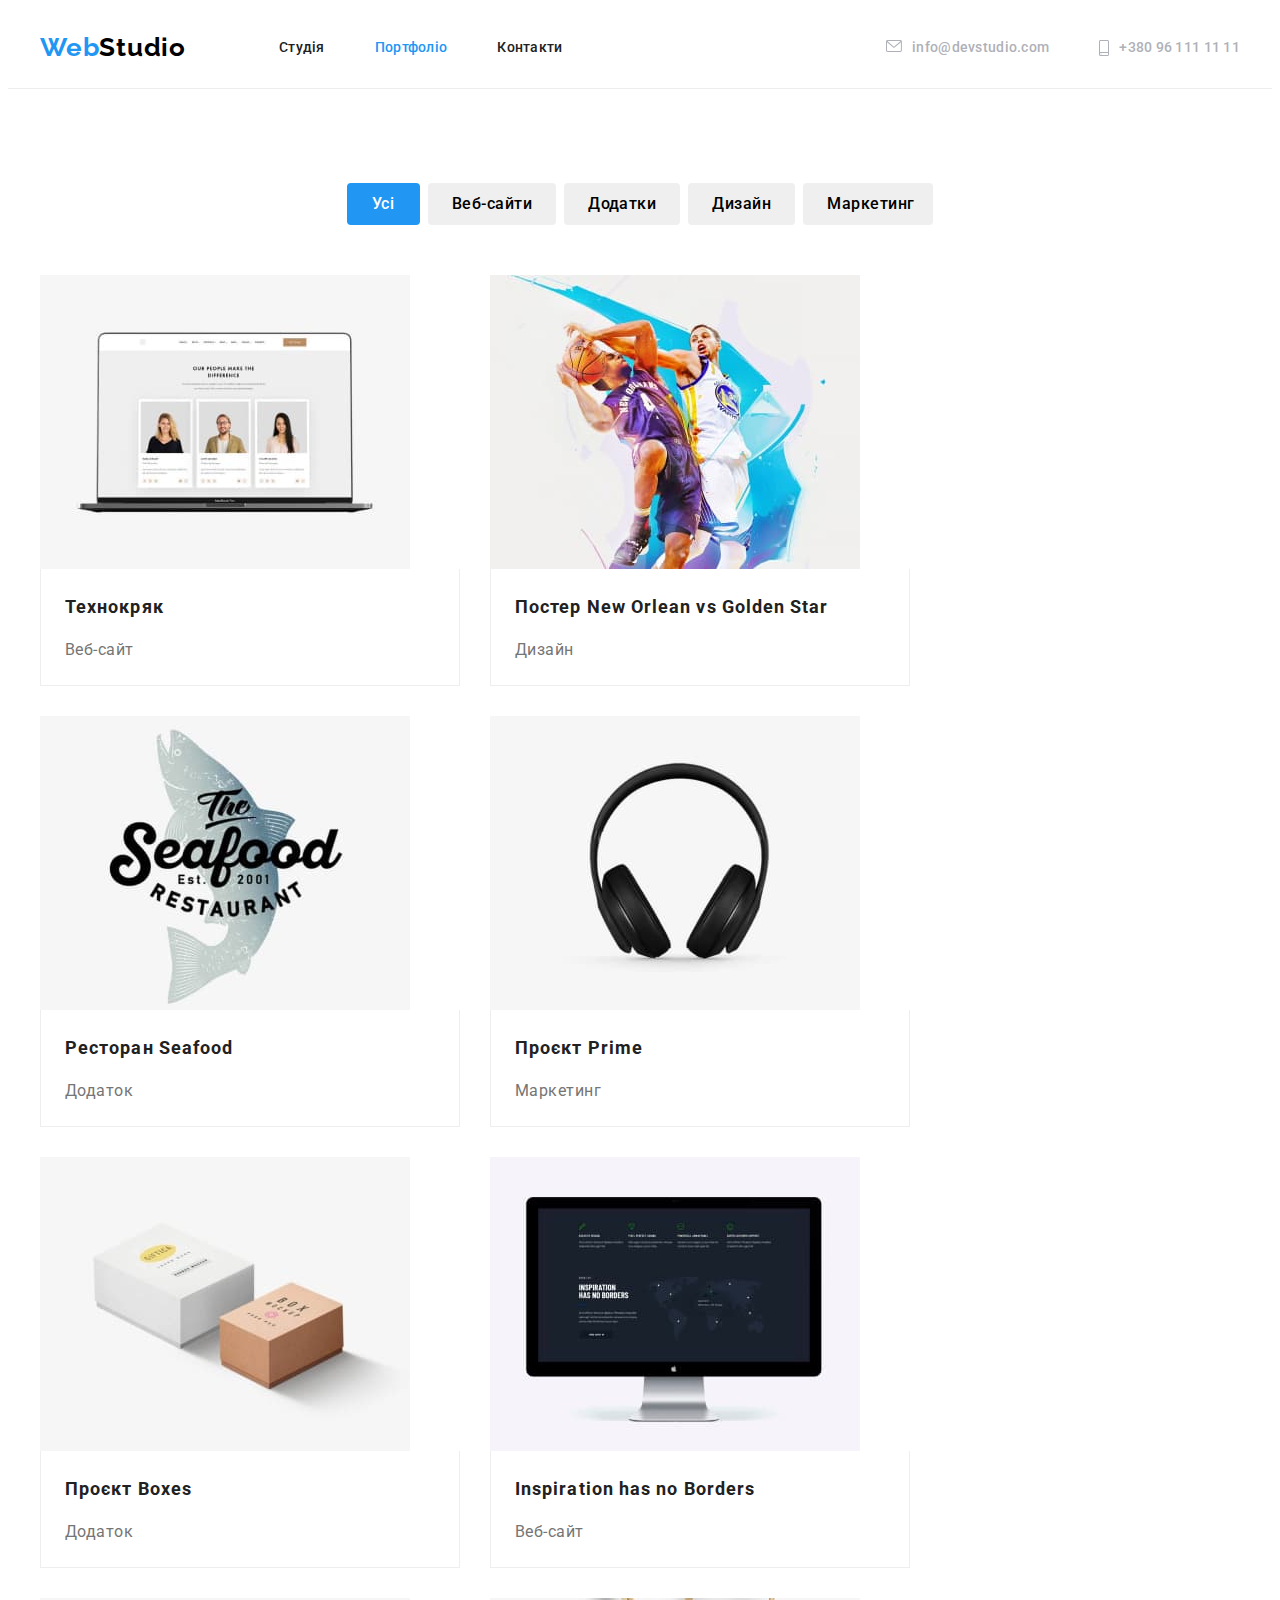
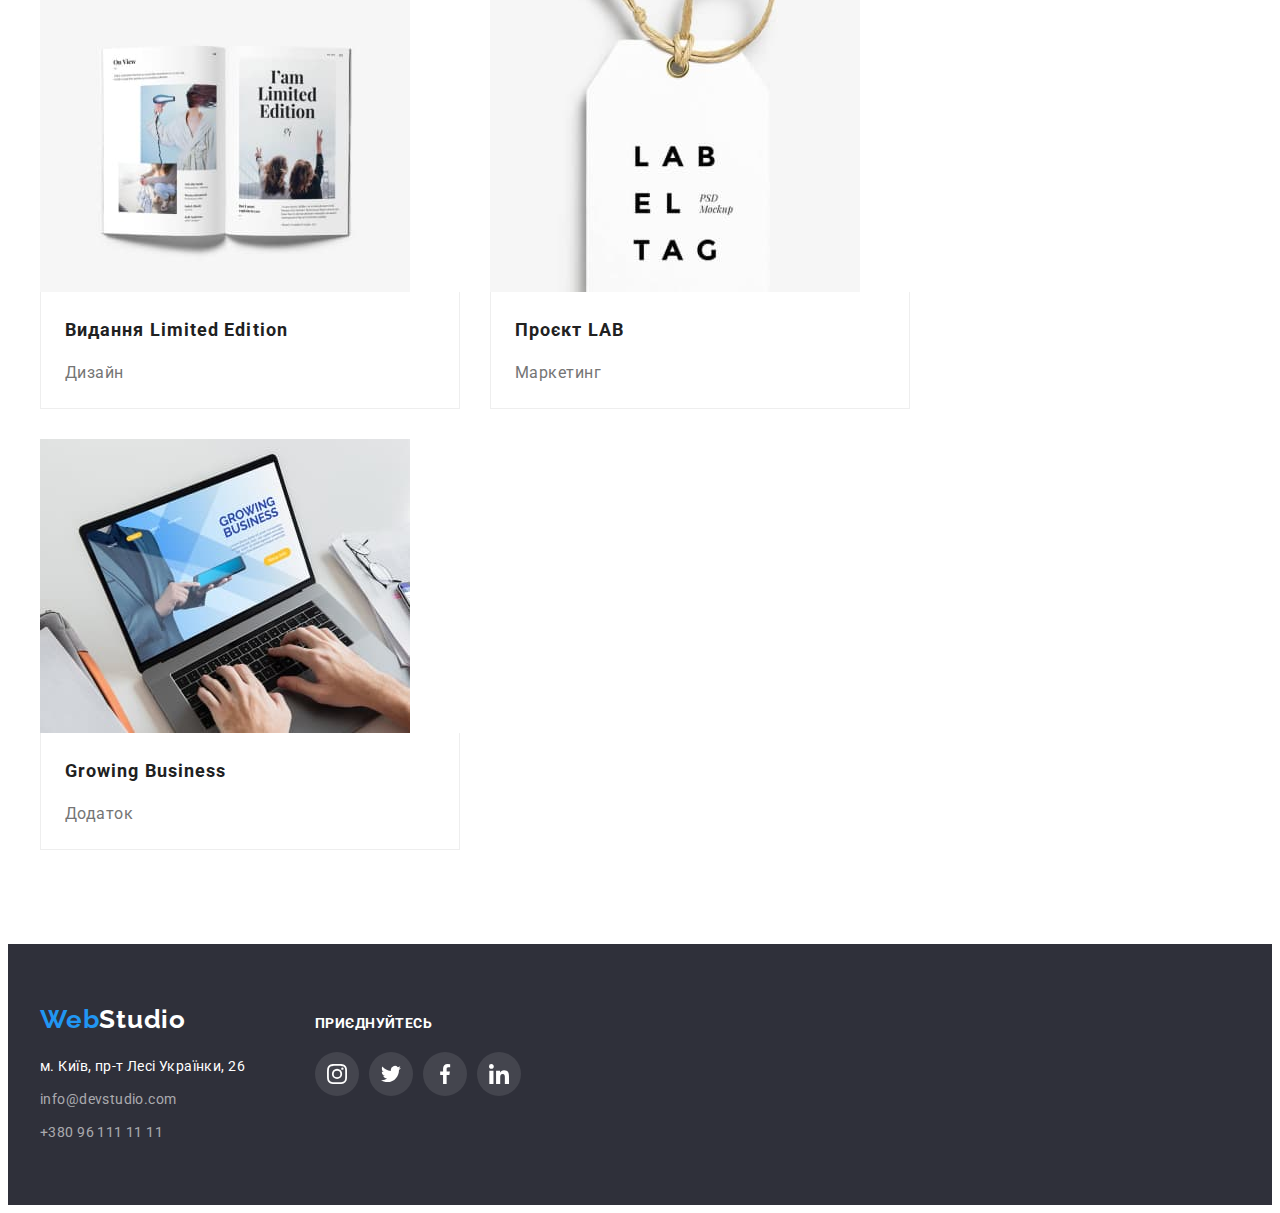
==== portfolio.html @ 9313284f "ДЗ-5 создание" ====
<!DOCTYPE html>
<html lang="en">
<head>
    <meta charset="UTF-8">
    <meta http-equiv="X-UA-Compatible" content="IE=edge">
    <meta name="viewport" content="width=device-width, initial-scale=1.0">
    <title>Portfolio</title>

    <link href="https://fonts.googleapis.com/css2?family=Raleway:wght@700&family=Roboto:wght@400;500;700;900&display=swap"
          rel="stylesheet">
    <link rel="stylesheet" href="https://cdnjs.cloudflare.com/ajax/libs/modern-normalize/1.1.0/modern-normalize.min.css"
        integrity="sha512-wpPYUAdjBVSE4KJnH1VR1HeZfpl1ub8YT/NKx4PuQ5NmX2tKuGu6U/JRp5y+Y8XG2tV+wKQpNHVUX03MfMFn9Q=="
        crossorigin="anonymous" referrerpolicy="no-referrer" />
    <link rel="stylesheet" href="./ccs/styles.css">

</head>
<body>
    <!-- Шапка сайта -->
    <header class="page-header">
        <div class="container main-nav"> 
            <nav class="nav-site">
                <a class="logo-main" href="./index.html"><span class="logo-color">Web</span>Studio</a>
                <ul class="select-nav list">
                    <li class="item"><a class="link" href="./index.html">Студія</a></li>
                    <li class="item"><a class="link current" href="/">Портфоліо</a></li>
                    <li class="item"><a class="link" href="/">Контакти</a></li>
                </ul>
            </nav>
            <ul class="select-contackt list">
                <li class="item">
                    <div class="link">
                        <svg class="icon" width="16" height="12">
                            <use href="./images/symbol-defs.svg#icon-envelope"></use>
                        </svg>
                        <a href="mailto:info@devstudio.com">info@devstudio.com</a>
                    </div>
                </li>
                <li class="item">
                    <div class="link">
                        <svg class="icon" width="10" height="16">
                            <use href="./images/symbol-defs.svg#icon-smartphone"></use>
                        </svg>
                        <a href="tel:+380961111111">+380 96 111 11 11</a>
                    </div>
                </li>
            </ul>
        </div>
    </header>
    <!-- Главный босс -->
    <main class="page-main"> 

        <!-- Проекты -->
        <section class="page-projeckt section">
            <div class="container">
            <h1 class="title-none">Проекти</h1>
            <!-- Фильтр -->
            <ul class="select-button list">
                <li class="item">
                    <button type="button" class="button-link primary">Усі</button>
                </li>
                <li class="item">
                    <button type="button" class="button-link">Веб-сайти</button>
                </li>
                <li class="item">
                    <button type="button" class="button-link">Додатки</button>
                </li>
                <li class="item">
                    <button type="button" class="button-link">Дизайн</button>
                </li>
                <li class="item">
                    <button type="button" class="button-link">Маркетинг</button>
                </li>
            </ul>
            <ul class="select-projeckt list">
                <li class="item">
                    <a class="card-projeckt" href=""><img class="card-image" src="./images/project1.jpg" alt="Фото" width="370"/>
                        <div class="title-text">
                            <h2 class="title">Технокряк</h2>
                            <p class="text">Веб-сайт</p>
                        </div>
                    </a>
                </li>
                <li class="item">
                    <a class="card-projeckt" href=""><img class="card-image" src="./images/project2.jpg" alt="Фото" width="370"/>
                        <div class="title-text">
                            <h2 class="title">Постер New Orlean vs Golden Star</h2>
                            <p class="text">Дизайн</p>
                        </div>
                    </a> 
                </li>
                <li class="item">
                    <a class="card-projeckt" href=""><img class="card-image" src="./images/project3.jpg" alt="Фото" width="370"/>
                        <div class="title-text">
                            <h2 class="title">Ресторан Seafood</h2>
                            <p class="text">Додаток</p>
                        </div>
                    </a>
                </li>
                <li class="item">
                    <a class="card-projeckt" href=""><img class="card-image" src="./images/project4.jpg" alt="Фото" width="370"/>
                        <div class="title-text">
                            <h2 class="title">Проєкт Prime</h2>
                            <p class="text">Маркетинг</p>
                        </div>
                    </a>
                </li>
                <li class="item">
                    <a class="card-projeckt" href=""><img class="card-image" src="./images/project5.jpg" alt="Фото" width="370"/>
                        <div class="title-text">
                            <h2 class="title">Проєкт Boxes</h2>
                            <p class="text">Додаток</p>
                        </div>    
                    </a>
                </li>
                <li class="item">
                    <a class="card-projeckt" href=""><img class="card-image" src="./images/project6.jpg" alt="Фото" width="370"/>
                        <div class="title-text">
                            <h2 class="title">Inspiration has no Borders</h2>
                            <p class="text">Веб-сайт</p> 
                        </div>      
                    </a>
                </li>
                <li class="item"> 
                    <a class="card-projeckt" href=""><img class="card-image" src="./images/project7.jpg" alt="Фото" width="370"/>
                        <div class="title-text">
                            <h2 class="title">Видання Limited Edition</h2>
                            <p class="text">Дизайн</p>
                        </div>
                    </a>
                </li>
                <li class="item">
                    <a class="card-projeckt" href=""><img class="card-image" src="./images/project8.jpg" alt="Фото" width="370"/>
                        <div class="title-text">
                            <h2 class="title">Проєкт LAB</h2>
                            <p class="text">Маркетинг</p>
                        </div>    
                    </a>
                </li>
                <li class="item">
                    <a class="card-projeckt" href=""><img class="card-image" src="./images/project9.jpg" alt="Фото" width="370"/>
                        <div class="title-text">
                            <h2 class="title">Growing Business</h2>
                            <p class="text">Додаток</p>
                        </div>    
                    </a>
                </li>
            </ul>
            </div>
        </section>
    </main>
    
    <!-- Футер -->
    <footer class="page-footer">
        <div class="container">
            <div class="footer-one">
                <a class="logo-footer" href="./index.html"><span class="logo-color">Web</span>Studio</a>
                <address class="address-footer list">
                    <ul class="footer-contackt list">
                        <li class="item">
                            <a class="link-footer primary-footer"
                                href="https://www.google.com.ua/maps/place/%D0%B1%D1%83%D0%BB.+%D0%9B%D0%B5%D1%81%D0%B8+%D0%A3%D0%BA%D1%80%D0%B0%D0%B8%D0%BD%D0%BA%D0%B8,+26,+%D0%9A%D0%B8%D0%B5%D0%B2,+02000/@50.4266124,30.5344126,14.71z/data=!4m5!3m4!1s0x40d4cf0e033ecbe9:0x57a4dffefec77da0!8m2!3d50.4265807!4d30.5383858?hl=ru"
                                target="_blank" rel="noopener noreferrer">
                                м. Київ, пр-т Лесі Українки, 26</a>
                        </li>
                        <li class="item"><a class="link-footer" href="mailto:info@devstudio.com">info@devstudio.com</a></li>
                        <li class="item"><a class="link-footer" href="tel:+380961111111">+380 96 111 11 11</a></li>
                    </ul>
                </address>
            </div>
            <div class="footer-social">
                <h2 class="title">приєднуйтесь</h2>
                <ul class="select-social list">
                    <li class="card-social item">
                        <div class="link-social">
                            <svg class="icon" width="20" height="20">
                                <use href="./images/symbol-defs.svg#icon-instagram"></use>
                            </svg>
                        </div>
                    </li>
                    <li class="card-social item">
                        <div class="link-social">
                            <svg class="icon" width="20" height="20">
                                <use href="./images/symbol-defs.svg#icon-twitter"></use>
                            </svg>
                        </div>
                    </li>
                    <li class="card-social item">
                        <div class="link-social">
                            <svg class="icon" width="20" height="20">
                                <use href="./images/symbol-defs.svg#icon-facebook"></use>
                            </svg>
                        </div>
                    </li>
                    <li class="card-client item">
                        <div class="link-social">
                            <svg class="icon" width="20" height="20">
                                <use href="./images/symbol-defs.svg#icon-linkedin"></use>
                            </svg>
                        </div>
                    </li>
                </ul>
            </div>
        </div>
    </footer>
</body>
</html>
---- ccs/styles.css ----
:root {
    --color-white:#ffffff;
    --color-accent:#2196F3;
    --color-grey:#F5F4FA;
    --color-footer:#2F303A;
    --color-title:#212121;
    --color-text:#757575;
    --color-black:#000000;
    --color-rgba:rgba(255, 255, 255, 0.6);
    --color-borders: #EEEEEE;
    --color-line: #ECECEC;
    --color-icon: #AFB1B8;
}
html {
    box-sizing: border-box;
}
body {
    background-color: var(--color-white);
    color: var(--color-text);
    font-family: "Roboto", sans-serif;
    font-weight: 400;
    font-size: 14px;
    line-height: 1.71;
    letter-spacing: 0.03em;
    }

button {
    font-family: inherit;
    cursor: pointer;
    border-color: transparent;
    text-align: center;
}
p, h1, h2, h3 {
    margin: 0;
}
a {
    color: inherit;
    text-decoration: none;
}
.section {
    margin-left: auto;
    margin-right: auto;
    padding: 94px 0px;
}    
.container {
    width: 1200px;
    margin-left: auto;
    margin-right: auto;
    margin-bottom: 0;
    padding: 0px 15px;
    /*border: 0.2px solid black;*/
}
.page-header {
    margin: 0;
    margin-left: auto;
    margin-right: auto;
    border-bottom: 1px solid var(--color-line);
}
.page-poster {
    display: flex;
    max-width: 1600px;
    height: 600px;
    margin-left: auto;
    margin-right: auto;
    padding-top: 200px;
    padding-bottom: 200px;
    text-align: center;
    /* Overlay */
    background-color: rgba(47, 48, 58, 0.4);
    background-image: url('../images/Main-img.jpg');
    background-image: linear-gradient(
        to right,
        rgba(47, 48, 58, 0.4),
        rgba(47, 48, 58, 0.4)
    ),
    url('../images/Main-img.jpg');
    background-repeat: no-repeat;
    background-position: center;
    background-size: cover;
}
.page-employ {
    padding-top:0;
}
.page-footer{
    padding: 60px 0px;
    
}
.poster {
    width: 696px;
    padding: 0;
}
.list {
    margin: 0;
    padding: 0;
    list-style: none;
}
.title {
    margin:0;
    color: var(--color-title);
    font-weight: 700;
    font-size: 36px;
    line-height: 1.17;
    letter-spacing: 0.03em;
}
.text {
    margin: 0;
    font-weight: 400;
    font-size: 16px;
    line-height: 1.88;
    letter-spacing: 0.03em;
    color: var(--color-text);
}
.icon {
   display: inline-block;
   margin: 0; 
 
}
.link .icon {
  margin-right: 10px;
}
/* Select */
.main-nav, .nav-site, .select-nav, .select-contackt, .select-team, .select-client {
    display: flex;
    align-items: center;
}

.select-employ{
    display: flex;
}
.select-features, .select-social {
    display: flex;
    align-items: flex-start;
    justify-content: center;
}
.select-projeckt {
    display: flex;
    flex-wrap: wrap;
    gap: 30px;
}
.select-button {
    display: flex;
    justify-content: center;
    align-items: center;
    margin-bottom: 50px;
}
.select-social {
    margin-bottom: 30px;
}
.footer-social .select-social {
    margin-bottom: 0;
}

.select-contackt {
  margin-left: auto;
}
.select-nav .link, .select-contackt .link-cont{
    padding-top: 32px;
    padding-bottom: 32px;    
}
.select-nav .item:not(:last-child),
.select-contackt .item:not(:last-child) {
    margin-right: 50px;
}

.select-features .item:not(:last-child),
.select-employ .item:not(:last-child) {
    margin-right: 30px;
}

.select-team .item:not(:last-child), .select-client .item:not(:last-child) {
    margin-right: 30px;
}

.select-button .item:not(:last-child) {
    margin-right: 8px;
}

.select-projeckt .item {
    flex-basis: calc((100% - 60px) / 3);
}

/* Card*/
.card-features {
    display: inline-block;
    width: 270px;
}
.card-team {
    display: block;
    background-color: var(--color-white);
    width: 270px;
    font-size: 16px;
    line-height: 1.19;
    text-align: center;
    box-shadow: 0px 1px 3px rgba(0, 0, 0, 0.12), 0px 1px 1px rgba(0, 0, 0, 0.14), 0px 2px 1px rgba(0, 0, 0, 0.2);
    border-radius: 0px 0px 4px 4px;
}

.card-projeckt {
    display: block;
    text-decoration: none;
    font-size: 16px;
    line-height: 1.88;
}
.card-projeckt:hover,
.card-projeckt:focus {
    box-shadow: 0px 4px 4px 0px rgba(0, 0, 0, 0.25);
}
.card-image {
    max-width: 100%;
    height: auto;
    display: block;
    margin-bottom: 30px;
}
.card-employ {
    position: relative;
}
.card-projeckt .card-image, .card-employ .card-image {
    margin-bottom: 0;
}
/* Title */
.page-poster .title {
    color: var(--color-white);
    font-weight: 900;
    font-size: 44px;
    line-height: 1.36;
    letter-spacing: 0.06em;
    text-align: center;
    text-transform: uppercase;
    margin-bottom: 30px;
}

.page-team .title,
.page-employ .title, .page-client .title {
    text-align: center;
    margin-bottom: 50px;
}
.footer-social .title {
    color: var(--color-white);
    font-weight: 700;
    font-size: 14px;
    line-height: 1.14;
    text-transform: uppercase;
    margin-bottom: 20px;
}
.card-features .title {
    font-size: 14px;
    line-height: 1.14;
}
.card-team .title {
    font-weight: 500;
    font-size: 16px;
    line-height: 1.19;
    text-align: center;
  
}

.card-projeckt .title {
    font-size: 18px;
    line-height: 2;
    letter-spacing: 0.06em;
}
.card-features .title, .card-team .title, .card-projeckt .title {
     margin-bottom: 10px;
}
.title-none {
    display: none
}

.title-text {
    display: block;
    width: 370px;
    background: var(--color-white);
    border: 1px solid var(--color-borders);
    border-top: none;
    padding: 20px 24px;
}
.card-text {
    display: block;
    margin: 0;
    margin-bottom: 16px;
}
.card-employ .card-text{
    display: flex;
    position: absolute;
    bottom: 0;
    margin-bottom: 0;
    width: 370px;
    height: 70px;
    font-weight: 700;
    font-size: 14px;
    line-height: 1.14;
    text-align: center;
    align-items: center;
    justify-content: center;
    letter-spacing: 0.03em;
    text-transform: uppercase;
    color: var(--color-white);
    background-color: rgba(47, 48, 58, 0.8);
}
/* Logo */
.logo-main {
    display: inline-block;
    margin-right: 93px;
    text-decoration: none;
    color: var(--color-black);
    font-family: 'Raleway', sans-serif;
    font-weight: 700;
    font-size: 26px;
    line-height: 1.19;
    letter-spacing: 0.03em;
    padding-top: 24px;
    padding-bottom: 25px;
}
.logo-color {
    color: var(--color-accent);
}

/* Link */
.link {
    display: flex;
    text-decoration: none;
    color:var(--color-title);
    font-weight: 500;
    font-size: 14px;
    line-height: 1.14;
    letter-spacing: 0.02em;
    fill: currentColor
}
 
.select-contackt .link {
    color: var(--color-icon);    
}
.link:hover, .link:focus {
    color: var(--color-accent);
 
}
.link-client {
    display: flex;
    width: 170px;
    height: 92px;
    border: 1px solid #AFB1B8;
    border-radius: 4px;
    align-items: center;
    justify-content: center;
    fill: var(--color-icon);
}
.link-client:hover, .link-client:focus {
    border: 1px solid var(--color-accent);
   fill:var(--color-accent);    
}
.link-social {
    display: flex;
    width: 44px;
    height: 44px;
    border-radius: 50%;
    align-items: center;
    justify-content: center;
    fill: var(--color-icon);
}
.footer-social .link-social {
    background-color: rgba(255, 255, 255, 0.1);
    fill: var(--color-white);
}
.link-social:hover,
.link-social:focus {
    background-color: var(--color-accent);
    fill: var(--color-white);
}

/* Primary, Secondary, Current*/
.primary {
    background-color: var(--color-accent);
    color: var(--color-white);
}

.secondary {
    background-color: var(--color-grey);
    color: var(--color-title);
}
.current {
    color: var(--color-accent);
}

/* Button*/
.button-main, .button-link {
    display: inline-block;
    border-radius: 4px;
    font-size: 16px;
}
.button-main {
    width: 216px;
    padding: 10px;
    font-weight: 700;
    line-height: 1.88;
    letter-spacing: 0.06em;
}
.button-link {    
    min-width: 73px;
    max-width: 130px;
    padding: 6px 22px;
    font-weight: 500;
    line-height: 1.63;
    letter-spacing: 0.03em;
}
.button-link:hover, .button-link:focus, .button-main:hover,
.button-main:focus {
    background-color: var(--color-accent);
    color: var(--color-white);
}
.page-team {
     background-color: var(--color-grey); 
}
/*
.card-features::before {
    display: block;
    content: "";
    height: 120px;
    margin-bottom: 30px;
    background-repeat: no-repeat;
    background-position: center;
    background-color: #F5F4FA;
    border-radius: 4px;
}
.icon-antenna::before {
    background-image: url('../images/antenna.svg');
}
.icon-clock::before {
    background-image: url('../images/clock.svg');
}
.icon-diagram::before {
    background-image: url('../images/diagram.svg');
}
.icon-astronaut::before {
    background-image: url('../images/astronaut.svg');
}
*/

.icon-features {
    display: flex;
    height: 120px;
    margin-bottom: 30px;
    background-color: #F5F4FA;
    border-radius: 4px;
    align-items: center;
    justify-content: center;
}


/* Footer */
.page-footer {
    margin-left: auto;
    margin-right: auto;
    background-color: var(--color-footer);
    font-weight: 400;
    font-size: 14px;
    line-height: 1.71;
    letter-spacing: 0.03em;
}
.page-footer .container {
   display: flex;    
   align-items: flex-start;
}
.logo-footer {
    display: block;
    text-decoration: none;
    color: var(--color-white);
    font-family: 'Raleway', sans-serif;
    font-weight: 700;
    font-size: 26px;
    line-height: 1.19;
    letter-spacing: 0.03em;
    margin-bottom: 20px;
}

.logo-color {
    color: var(--color-accent);
}
.page-footer, .address-footer, .link-footer {
    color: var(--color-rgba);
    font-style: normal;
}
.address-footer, .link-footer, .footer-social{
    margin: 0;
    text-decoration: none;
    }
.footer-one {
    display: inline-block;
/*    width: 231px;
    border: 1px solid #AFB1B8; */
}
.footer-social {
    display: inline-block;
    width: 206px;
    margin-top: 12px;
    margin-left: 70px;
/*    border: 1px solid #AFB1B8; */
}

.footer-contackt {
    display: inline-block;
}
.footer-contackt .item:not(:last-child) {
    margin-bottom: 9px;
}
.select-social .item:not(:last-child) {
    margin-right: 10px;
}
.link-footer:hover, .link-footer:focus 
{
    color: var(--color-white);
    text-decoration: none;
} 
.primary-footer {
    color: var(--color-white)
    
}
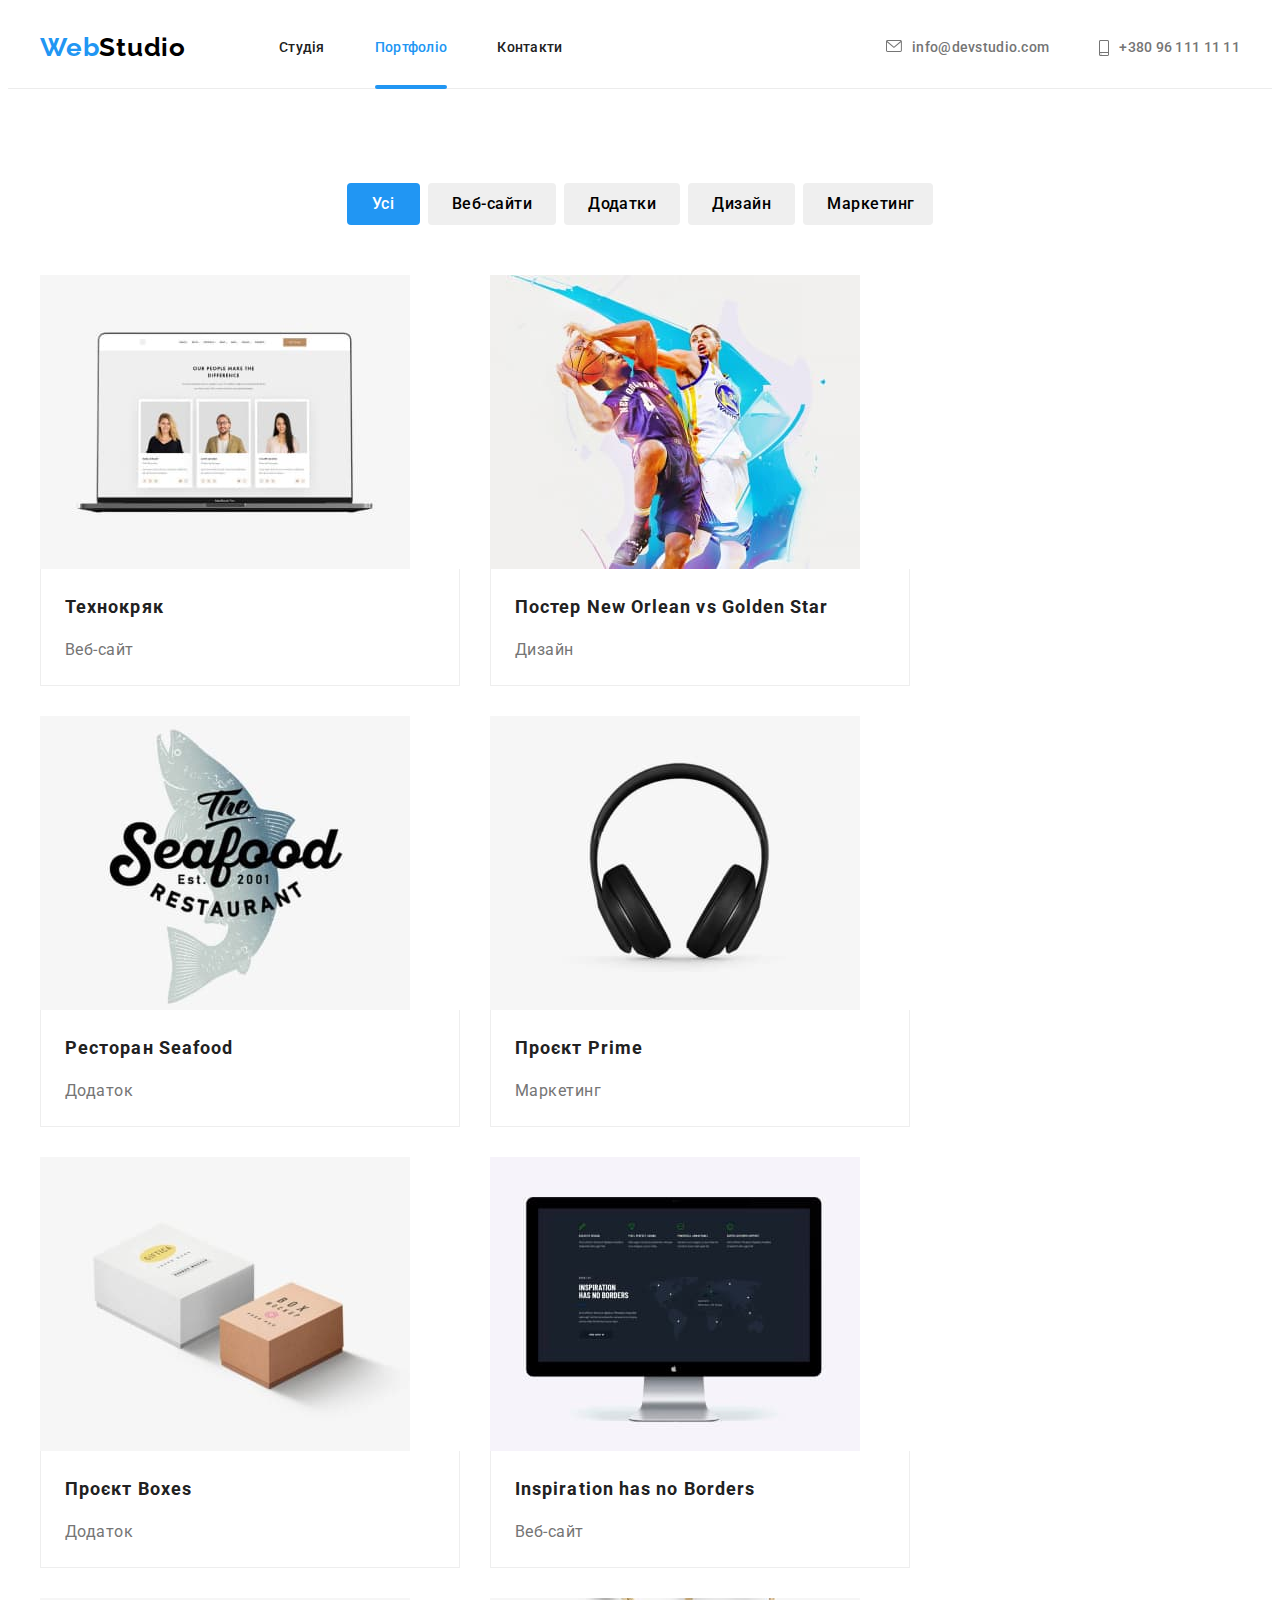
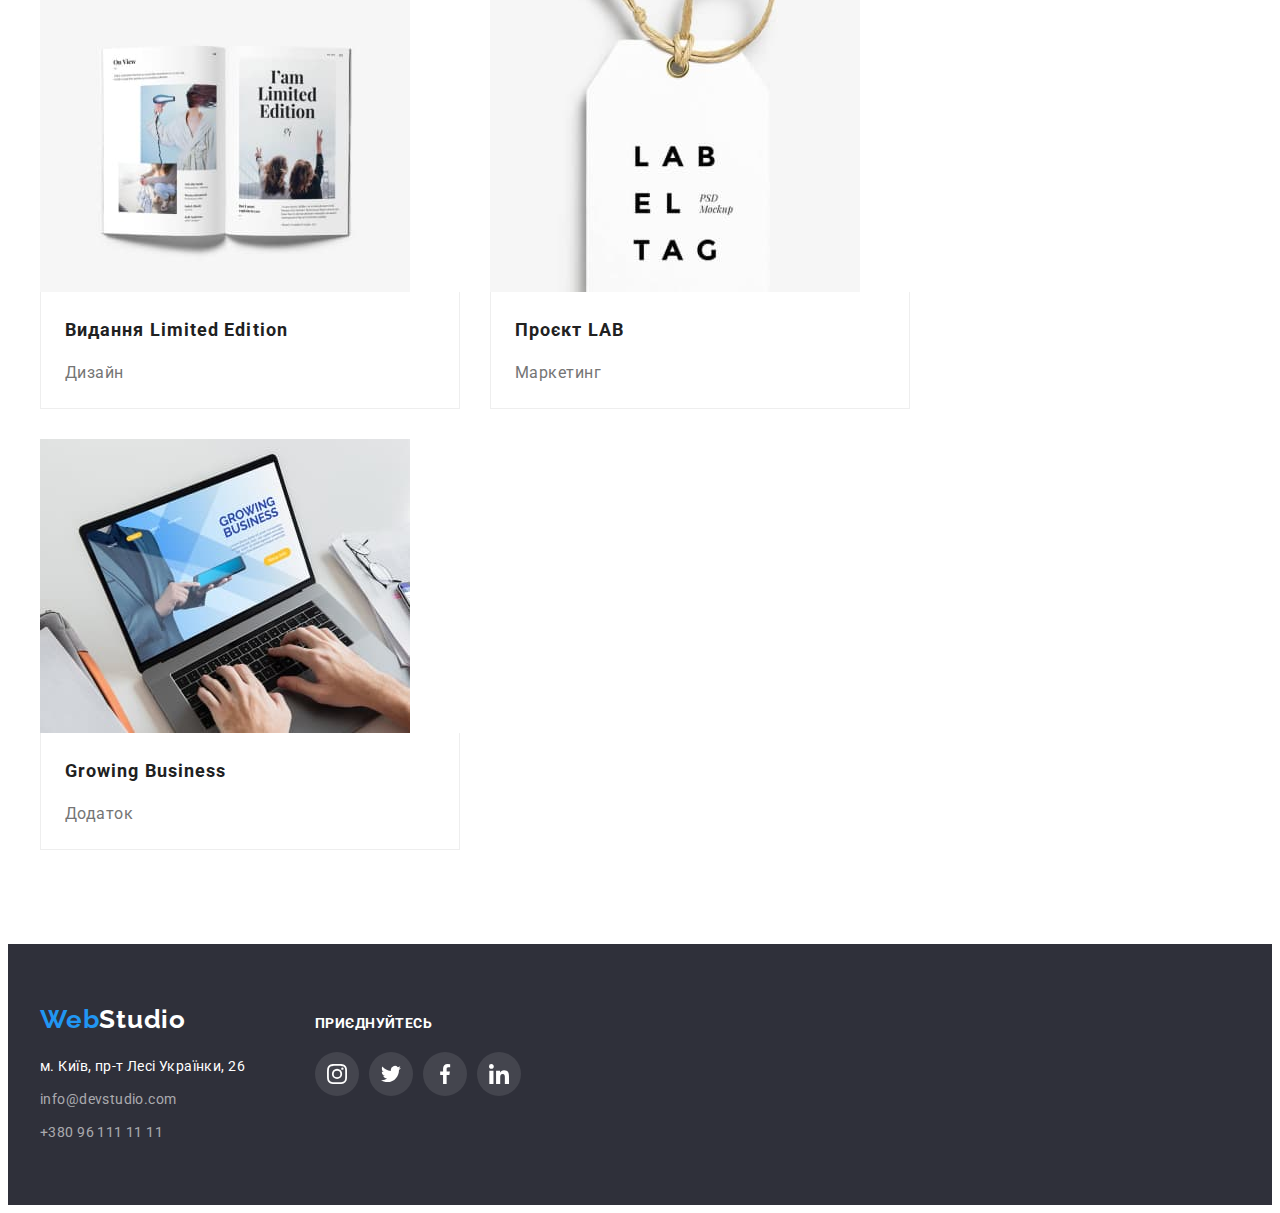
==== commit 941b33fd: "ДЗ-5 анимация" ====
--- a/portfolio.html
+++ b/portfolio.html
@@ -28,20 +28,18 @@
             </nav>
             <ul class="select-contackt list">
                 <li class="item">
-                    <div class="link">
+                    <a href="mailto:info@devstudio.com" class="link">
                         <svg class="icon" width="16" height="12">
                             <use href="./images/symbol-defs.svg#icon-envelope"></use>
                         </svg>
-                        <a href="mailto:info@devstudio.com">info@devstudio.com</a>
-                    </div>
-                </li>
-                <li class="item">
-                    <div class="link">
+                        info@devstudio.com</a>
+                </li>
+                <li class="item">
+                    <a href="tel:+380961111111" class="link">
                         <svg class="icon" width="10" height="16">
                             <use href="./images/symbol-defs.svg#icon-smartphone"></use>
                         </svg>
-                        <a href="tel:+380961111111">+380 96 111 11 11</a>
-                    </div>
+                        +380 96 111 11 11</a>
                 </li>
             </ul>
         </div>
@@ -73,7 +71,14 @@
             </ul>
             <ul class="select-projeckt list">
                 <li class="item">
-                    <a class="card-projeckt" href=""><img class="card-image" src="./images/project1.jpg" alt="Фото" width="370"/>
+                    <a class="card-projeckt" href="#">
+                        <div class="thumb-project">
+                          <img class="card-image" src="./images/project1.jpg" alt="Фото" width="370"/>
+                          <div class="text-project">
+                            <p>Ресурс пропонує комплексні пропозиції з різним рівнем функціоналу та сервісів. Все це дозволить відвідувачу отримати
+                            вичерпні відомості про компанію чи приватну особу.</p>
+                          </div>
+                        </div>
                         <div class="title-text">
                             <h2 class="title">Технокряк</h2>
                             <p class="text">Веб-сайт</p>
@@ -81,7 +86,14 @@
                     </a>
                 </li>
                 <li class="item">
-                    <a class="card-projeckt" href=""><img class="card-image" src="./images/project2.jpg" alt="Фото" width="370"/>
+                    <a class="card-projeckt" href="#">
+                        <div class="thumb-project">
+                            <img class="card-image" src="./images/project2.jpg" alt="Фото" width="370"/>
+                            <div class="text-project">
+                                <p>Ресурс пропонує комплексні пропозиції з різним рівнем функціоналу та сервісів. Все це дозволить відвідувачу отримати
+                                вичерпні відомості про компанію чи приватну особу.</p>
+                            </div>
+                        </div>
                         <div class="title-text">
                             <h2 class="title">Постер New Orlean vs Golden Star</h2>
                             <p class="text">Дизайн</p>
@@ -89,7 +101,14 @@
                     </a> 
                 </li>
                 <li class="item">
-                    <a class="card-projeckt" href=""><img class="card-image" src="./images/project3.jpg" alt="Фото" width="370"/>
+                    <a class="card-projeckt" href="#">
+                        <div class="thumb-project">
+                            <img class="card-image" src="./images/project3.jpg" alt="Фото" width="370"/>
+                            <div class="text-project">
+                                <p>Ресурс пропонує комплексні пропозиції з різним рівнем функціоналу та сервісів. Все це дозволить відвідувачу отримати
+                                вичерпні відомості про компанію чи приватну особу.</p>
+                            </div>
+                        </div>
                         <div class="title-text">
                             <h2 class="title">Ресторан Seafood</h2>
                             <p class="text">Додаток</p>
@@ -97,7 +116,15 @@
                     </a>
                 </li>
                 <li class="item">
-                    <a class="card-projeckt" href=""><img class="card-image" src="./images/project4.jpg" alt="Фото" width="370"/>
+                    <a class="card-projeckt" href="#">
+                        <div class="thumb-project">
+                            <img class="card-image" src="./images/project4.jpg" alt="Фото" width="370"/>
+                            <div class="text-project">
+                                <p>Ресурс пропонує комплексні пропозиції з різним рівнем функціоналу та сервісів. Все це дозволить відвідувачу
+                                    отримати
+                                    вичерпні відомості про компанію чи приватну особу.</p>
+                            </div>
+                        </div>
                         <div class="title-text">
                             <h2 class="title">Проєкт Prime</h2>
                             <p class="text">Маркетинг</p>
@@ -105,7 +132,15 @@
                     </a>
                 </li>
                 <li class="item">
-                    <a class="card-projeckt" href=""><img class="card-image" src="./images/project5.jpg" alt="Фото" width="370"/>
+                    <a class="card-projeckt" href="#">
+                        <div class="thumb-project">
+                            <img class="card-image" src="./images/project5.jpg" alt="Фото" width="370"/>
+                            <div class="text-project">
+                                <p>Ресурс пропонує комплексні пропозиції з різним рівнем функціоналу та сервісів. Все це дозволить відвідувачу
+                                    отримати
+                                    вичерпні відомості про компанію чи приватну особу.</p>
+                            </div>
+                        </div>
                         <div class="title-text">
                             <h2 class="title">Проєкт Boxes</h2>
                             <p class="text">Додаток</p>
@@ -113,7 +148,15 @@
                     </a>
                 </li>
                 <li class="item">
-                    <a class="card-projeckt" href=""><img class="card-image" src="./images/project6.jpg" alt="Фото" width="370"/>
+                    <a class="card-projeckt" href="#">
+                        <div class="thumb-project">
+                            <img class="card-image" src="./images/project6.jpg" alt="Фото" width="370"/>
+                            <div class="text-project">
+                                <p>Ресурс пропонує комплексні пропозиції з різним рівнем функціоналу та сервісів. Все це дозволить відвідувачу
+                                    отримати
+                                    вичерпні відомості про компанію чи приватну особу.</p>
+                            </div>
+                        </div>
                         <div class="title-text">
                             <h2 class="title">Inspiration has no Borders</h2>
                             <p class="text">Веб-сайт</p> 
@@ -121,7 +164,15 @@
                     </a>
                 </li>
                 <li class="item"> 
-                    <a class="card-projeckt" href=""><img class="card-image" src="./images/project7.jpg" alt="Фото" width="370"/>
+                    <a class="card-projeckt" href="#">
+                        <div class="thumb-project">
+                            <img class="card-image" src="./images/project7.jpg" alt="Фото" width="370"/>
+                            <div class="text-project">
+                                <p>Ресурс пропонує комплексні пропозиції з різним рівнем функціоналу та сервісів. Все це дозволить відвідувачу
+                                    отримати
+                                    вичерпні відомості про компанію чи приватну особу.</p>
+                            </div>
+                        </div>
                         <div class="title-text">
                             <h2 class="title">Видання Limited Edition</h2>
                             <p class="text">Дизайн</p>
@@ -129,7 +180,15 @@
                     </a>
                 </li>
                 <li class="item">
-                    <a class="card-projeckt" href=""><img class="card-image" src="./images/project8.jpg" alt="Фото" width="370"/>
+                    <a class="card-projeckt" href="#">
+                        <div class="thumb-project">
+                            <img class="card-image" src="./images/project8.jpg" alt="Фото" width="370"/>
+                            <div class="text-project">
+                                <p>Ресурс пропонує комплексні пропозиції з різним рівнем функціоналу та сервісів. Все це дозволить відвідувачу
+                                    отримати
+                                    вичерпні відомості про компанію чи приватну особу.</p>
+                            </div>
+                        </div>
                         <div class="title-text">
                             <h2 class="title">Проєкт LAB</h2>
                             <p class="text">Маркетинг</p>
@@ -137,7 +196,15 @@
                     </a>
                 </li>
                 <li class="item">
-                    <a class="card-projeckt" href=""><img class="card-image" src="./images/project9.jpg" alt="Фото" width="370"/>
+                    <a class="card-projeckt" href="#">
+                        <div class="thumb-project">
+                            <img class="card-image" src="./images/project9.jpg" alt="Фото" width="370"/>
+                            <div class="text-project">
+                                <p>Ресурс пропонує комплексні пропозиції з різним рівнем функціоналу та сервісів. Все це дозволить відвідувачу
+                                    отримати
+                                    вичерпні відомості про компанію чи приватну особу.</p>
+                            </div>
+                        </div>
                         <div class="title-text">
                             <h2 class="title">Growing Business</h2>
                             <p class="text">Додаток</p>
@@ -171,32 +238,32 @@
                 <h2 class="title">приєднуйтесь</h2>
                 <ul class="select-social list">
                     <li class="card-social item">
-                        <div class="link-social">
+                        <a href="#" rel="nofollow" target="_blank" class="link-social">
                             <svg class="icon" width="20" height="20">
                                 <use href="./images/symbol-defs.svg#icon-instagram"></use>
                             </svg>
-                        </div>
+                        </a>
                     </li>
                     <li class="card-social item">
-                        <div class="link-social">
+                        <a href="#" rel="nofollow" target="_blank" class="link-social">
                             <svg class="icon" width="20" height="20">
                                 <use href="./images/symbol-defs.svg#icon-twitter"></use>
                             </svg>
-                        </div>
+                        </a>
                     </li>
                     <li class="card-social item">
-                        <div class="link-social">
+                        <a href="#" rel="nofollow" target="_blank" class="link-social">
                             <svg class="icon" width="20" height="20">
                                 <use href="./images/symbol-defs.svg#icon-facebook"></use>
                             </svg>
-                        </div>
+                        </a>
                     </li>
                     <li class="card-client item">
-                        <div class="link-social">
+                        <a href="#" rel="nofollow" target="_blank" class="link-social">
                             <svg class="icon" width="20" height="20">
                                 <use href="./images/symbol-defs.svg#icon-linkedin"></use>
                             </svg>
-                        </div>
+                        </a>
                     </li>
                 </ul>
             </div>
--- a/ccs/styles.css
+++ b/ccs/styles.css
@@ -29,13 +29,30 @@
     cursor: pointer;
     border-color: transparent;
     text-align: center;
-}
-p, h1, h2, h3 {
+    transition-duration: 250ms;
+    transition-timing-function: cubic-bezier(0.4, 0, 0.2, 1);
+}
+p {
     margin: 0;
 }
 a {
     color: inherit;
     text-decoration: none;
+    transition-duration: 250ms;
+    transition-timing-function: cubic-bezier(0.4, 0, 0.2, 1);
+}
+address {
+   font-style: inherit; 
+}
+ul {
+    margin: 0;
+    padding: 0;
+    list-style: none;
+}
+img {
+    display: block;
+    max-width: 100%;
+    height: auto;
 }
 .section {
     margin-left: auto;
@@ -43,12 +60,12 @@
     padding: 94px 0px;
 }    
 .container {
-    width: 1200px;
+    max-width: 1200px;
     margin-left: auto;
     margin-right: auto;
     margin-bottom: 0;
     padding: 0px 15px;
-    /*border: 0.2px solid black;*/
+    /*outline: 0.2px solid black;*/
 }
 .page-header {
     margin: 0;
@@ -59,7 +76,7 @@
 .page-poster {
     display: flex;
     max-width: 1600px;
-    height: 600px;
+    max-height: 600px;
     margin-left: auto;
     margin-right: auto;
     padding-top: 200px;
@@ -67,7 +84,6 @@
     text-align: center;
     /* Overlay */
     background-color: rgba(47, 48, 58, 0.4);
-    background-image: url('../images/Main-img.jpg');
     background-image: linear-gradient(
         to right,
         rgba(47, 48, 58, 0.4),
@@ -89,11 +105,6 @@
     width: 696px;
     padding: 0;
 }
-.list {
-    margin: 0;
-    padding: 0;
-    list-style: none;
-}
 .title {
     margin:0;
     color: var(--color-title);
@@ -204,18 +215,22 @@
 .card-projeckt:hover,
 .card-projeckt:focus {
     box-shadow: 0px 4px 4px 0px rgba(0, 0, 0, 0.25);
+    outline: transparent;
 }
 .card-image {
-    max-width: 100%;
-    height: auto;
-    display: block;
     margin-bottom: 30px;
+}
+.card-projeckt .card-image,
+.card-employ .card-image {
+    margin-bottom: 0;
 }
 .card-employ {
     position: relative;
-}
-.card-projeckt .card-image, .card-employ .card-image {
-    margin-bottom: 0;
+    z-index: 1;
+}
+.thumb-project {
+    position: relative;
+    overflow: hidden;
 }
 /* Title */
 .page-poster .title {
@@ -263,7 +278,16 @@
      margin-bottom: 10px;
 }
 .title-none {
-    display: none
+    position: absolute;
+    white-space: nowrap;
+    width: 1px;
+    height: 1px;
+    overflow: hidden;
+    border: 0;
+    padding: 0;
+    clip: rect(0 0 0 0);
+    clip-path: inset(50%);
+    margin: -1px;
 }
 
 .title-text {
@@ -279,7 +303,7 @@
     margin: 0;
     margin-bottom: 16px;
 }
-.card-employ .card-text{
+.card-employ .card-text {
     display: flex;
     position: absolute;
     bottom: 0;
@@ -296,6 +320,7 @@
     text-transform: uppercase;
     color: var(--color-white);
     background-color: rgba(47, 48, 58, 0.8);
+    text-shadow: 0px 4px 4px rgba(0, 0, 0, 0.25);
 }
 /* Logo */
 .logo-main {
@@ -314,6 +339,10 @@
 .logo-color {
     color: var(--color-accent);
 }
+.logo-main:focus, .logo-footer:focus {
+/*    outline: 1px solid var(--color-borders);*/
+    outline: transparent;
+}
 
 /* Link */
 .link {
@@ -328,10 +357,11 @@
 }
  
 .select-contackt .link {
-    color: var(--color-icon);    
+    color: var(--color-text);    
 }
 .link:hover, .link:focus {
     color: var(--color-accent);
+        outline: transparent;
  
 }
 .link-client {
@@ -346,7 +376,8 @@
 }
 .link-client:hover, .link-client:focus {
     border: 1px solid var(--color-accent);
-   fill:var(--color-accent);    
+   fill:var(--color-accent);   
+    outline: transparent;
 }
 .link-social {
     display: flex;
@@ -365,6 +396,7 @@
 .link-social:focus {
     background-color: var(--color-accent);
     fill: var(--color-white);
+        outline: transparent;
 }
 
 /* Primary, Secondary, Current*/
@@ -379,8 +411,51 @@
 }
 .current {
     color: var(--color-accent);
-}
-
+    position: relative;
+}
+.link.current::after {
+    position: absolute;
+    bottom: -1px; 
+    content: "";
+    width: 100%;
+    height: 4px;
+    border-radius: 2px;
+    background-color: var(--color-accent);
+}
+.current-portfolio::after {
+    position: absolute;
+    bottom: -8px;
+    content: "";
+    width: 78px;
+    height: 4px;
+    border-radius: 2px;
+    background-color: var(--accent-color);
+
+}
+.text-project {
+    position: absolute;
+    top: 1px;
+    width: 100%;
+    height: 100%;
+    background-color: rgba(33, 150, 243, 0.9);
+    padding: 63px 24px;
+    font-weight: 400;
+    font-size: 18px;
+    line-height: 1.56;
+    letter-spacing: 0.03em;
+    color: var(--color-white);
+
+    transform: translateY(100%);
+    transition: transform 250ms cubic-bezier(0.4, 0, 0.2, 1);
+
+}
+
+.item .card-projeckt:hover .text-project,
+.item .card-projeckt:focus .text-project {
+    transform: translateY(0);
+    transform: 250ms cubic-bezier(0.4, 0, 0.2, 1);
+
+}
 /* Button*/
 .button-main, .button-link {
     display: inline-block;
@@ -406,6 +481,18 @@
 .button-main:focus {
     background-color: var(--color-accent);
     color: var(--color-white);
+    outline: transparent;
+/*    transform: 250ms cubic-bezier(0.4, 0, 0.2, 1);*/
+}
+.button-link:hover,
+.button-link:focus {
+    box-shadow: 0px 3px 1px rgba(0, 0, 0, 0.1), 0px 1px 2px rgba(0, 0, 0, 0.08), 0px 2px 2px rgba(0, 0, 0, 0.12);
+    outline: transparent;
+}
+.button-main:hover,
+.button-main:focus {
+    box-shadow: 0px 4px 4px rgba(0, 0, 0, 0.15);
+        outline: transparent;
 }
 .page-team {
      background-color: var(--color-grey); 
@@ -483,6 +570,7 @@
     margin: 0;
     text-decoration: none;
     }
+
 .footer-one {
     display: inline-block;
 /*    width: 231px;
@@ -490,9 +578,11 @@
 }
 .footer-social {
     display: inline-block;
-    width: 206px;
+   width: 206px;
     margin-top: 12px;
     margin-left: 70px;
+ /*   align-items: baseline;
+    gap: 70px;*/
 /*    border: 1px solid #AFB1B8; */
 }
 
@@ -509,6 +599,7 @@
 {
     color: var(--color-white);
     text-decoration: none;
+        outline: transparent;
 } 
 .primary-footer {
     color: var(--color-white)
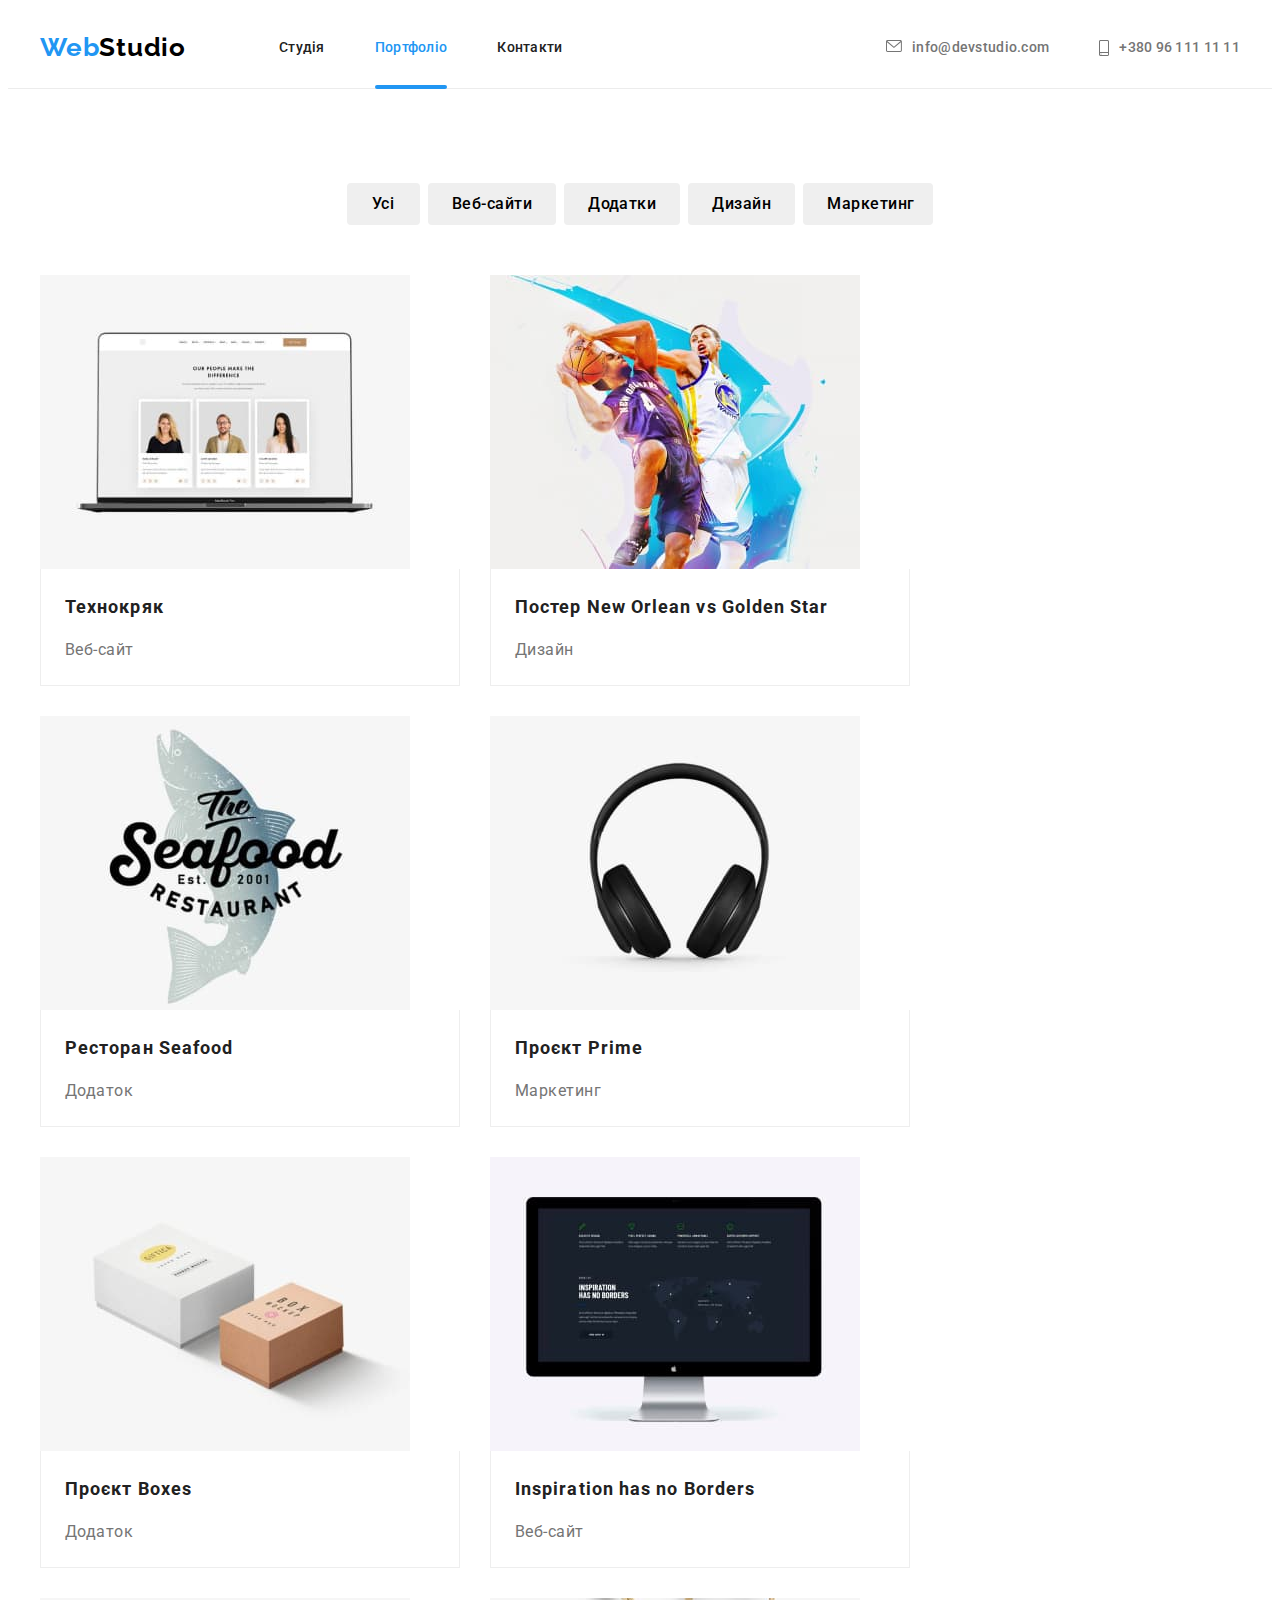
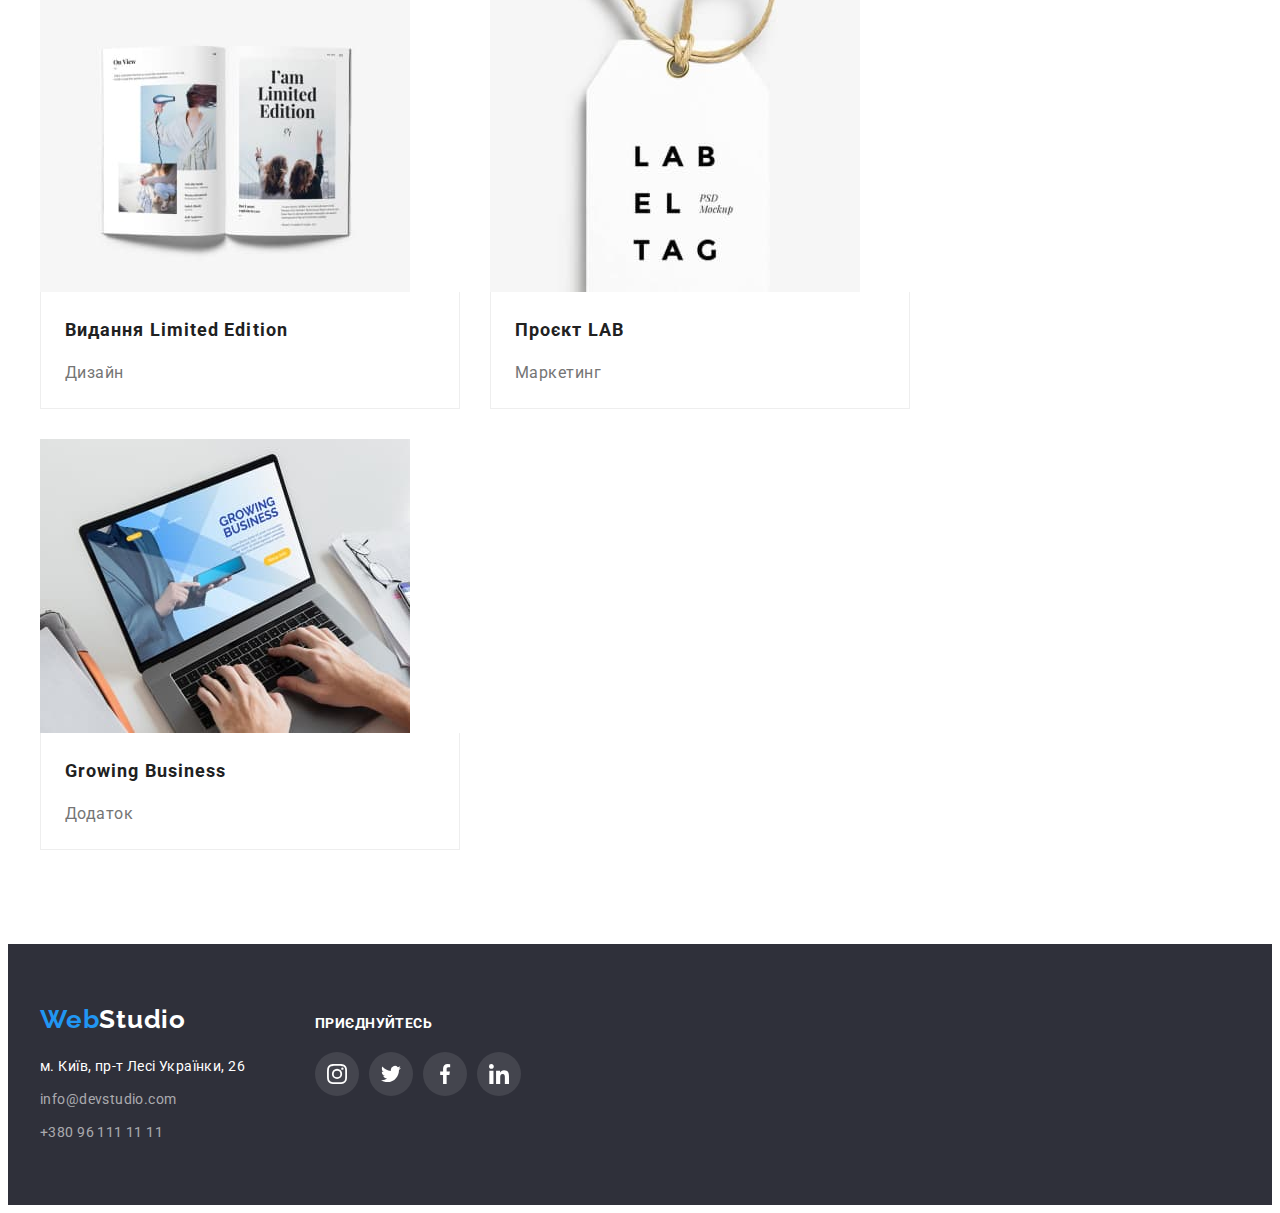
==== commit 45efcf4a: "ДЗ-5 анимация" ====
--- a/portfolio.html
+++ b/portfolio.html
@@ -54,7 +54,7 @@
             <!-- Фильтр -->
             <ul class="select-button list">
                 <li class="item">
-                    <button type="button" class="button-link primary">Усі</button>
+                    <button type="button" class="button-link">Усі</button>
                 </li>
                 <li class="item">
                     <button type="button" class="button-link">Веб-сайти</button>
--- a/ccs/styles.css
+++ b/ccs/styles.css
@@ -29,8 +29,7 @@
     cursor: pointer;
     border-color: transparent;
     text-align: center;
-    transition-duration: 250ms;
-    transition-timing-function: cubic-bezier(0.4, 0, 0.2, 1);
+    transition: background-color 250ms cubic-bezier(0.4, 0, 0.2, 1);
 }
 p {
     margin: 0;
@@ -38,8 +37,7 @@
 a {
     color: inherit;
     text-decoration: none;
-    transition-duration: 250ms;
-    transition-timing-function: cubic-bezier(0.4, 0, 0.2, 1);
+    transition: background-color 250ms cubic-bezier(0.4, 0, 0.2, 1);
 }
 address {
    font-style: inherit; 
@@ -422,16 +420,6 @@
     border-radius: 2px;
     background-color: var(--color-accent);
 }
-.current-portfolio::after {
-    position: absolute;
-    bottom: -8px;
-    content: "";
-    width: 78px;
-    height: 4px;
-    border-radius: 2px;
-    background-color: var(--accent-color);
-
-}
 .text-project {
     position: absolute;
     top: 1px;
@@ -447,7 +435,6 @@
 
     transform: translateY(100%);
     transition: transform 250ms cubic-bezier(0.4, 0, 0.2, 1);
-
 }
 
 .item .card-projeckt:hover .text-project,
@@ -468,6 +455,7 @@
     font-weight: 700;
     line-height: 1.88;
     letter-spacing: 0.06em;
+    transition: box-shadow 250ms cubic-bezier(0.4, 0, 0.2, 1);   
 }
 .button-link {    
     min-width: 73px;
@@ -482,17 +470,14 @@
     background-color: var(--color-accent);
     color: var(--color-white);
     outline: transparent;
-/*    transform: 250ms cubic-bezier(0.4, 0, 0.2, 1);*/
 }
 .button-link:hover,
 .button-link:focus {
     box-shadow: 0px 3px 1px rgba(0, 0, 0, 0.1), 0px 1px 2px rgba(0, 0, 0, 0.08), 0px 2px 2px rgba(0, 0, 0, 0.12);
-    outline: transparent;
 }
 .button-main:hover,
 .button-main:focus {
     box-shadow: 0px 4px 4px rgba(0, 0, 0, 0.15);
-        outline: transparent;
 }
 .page-team {
      background-color: var(--color-grey); 
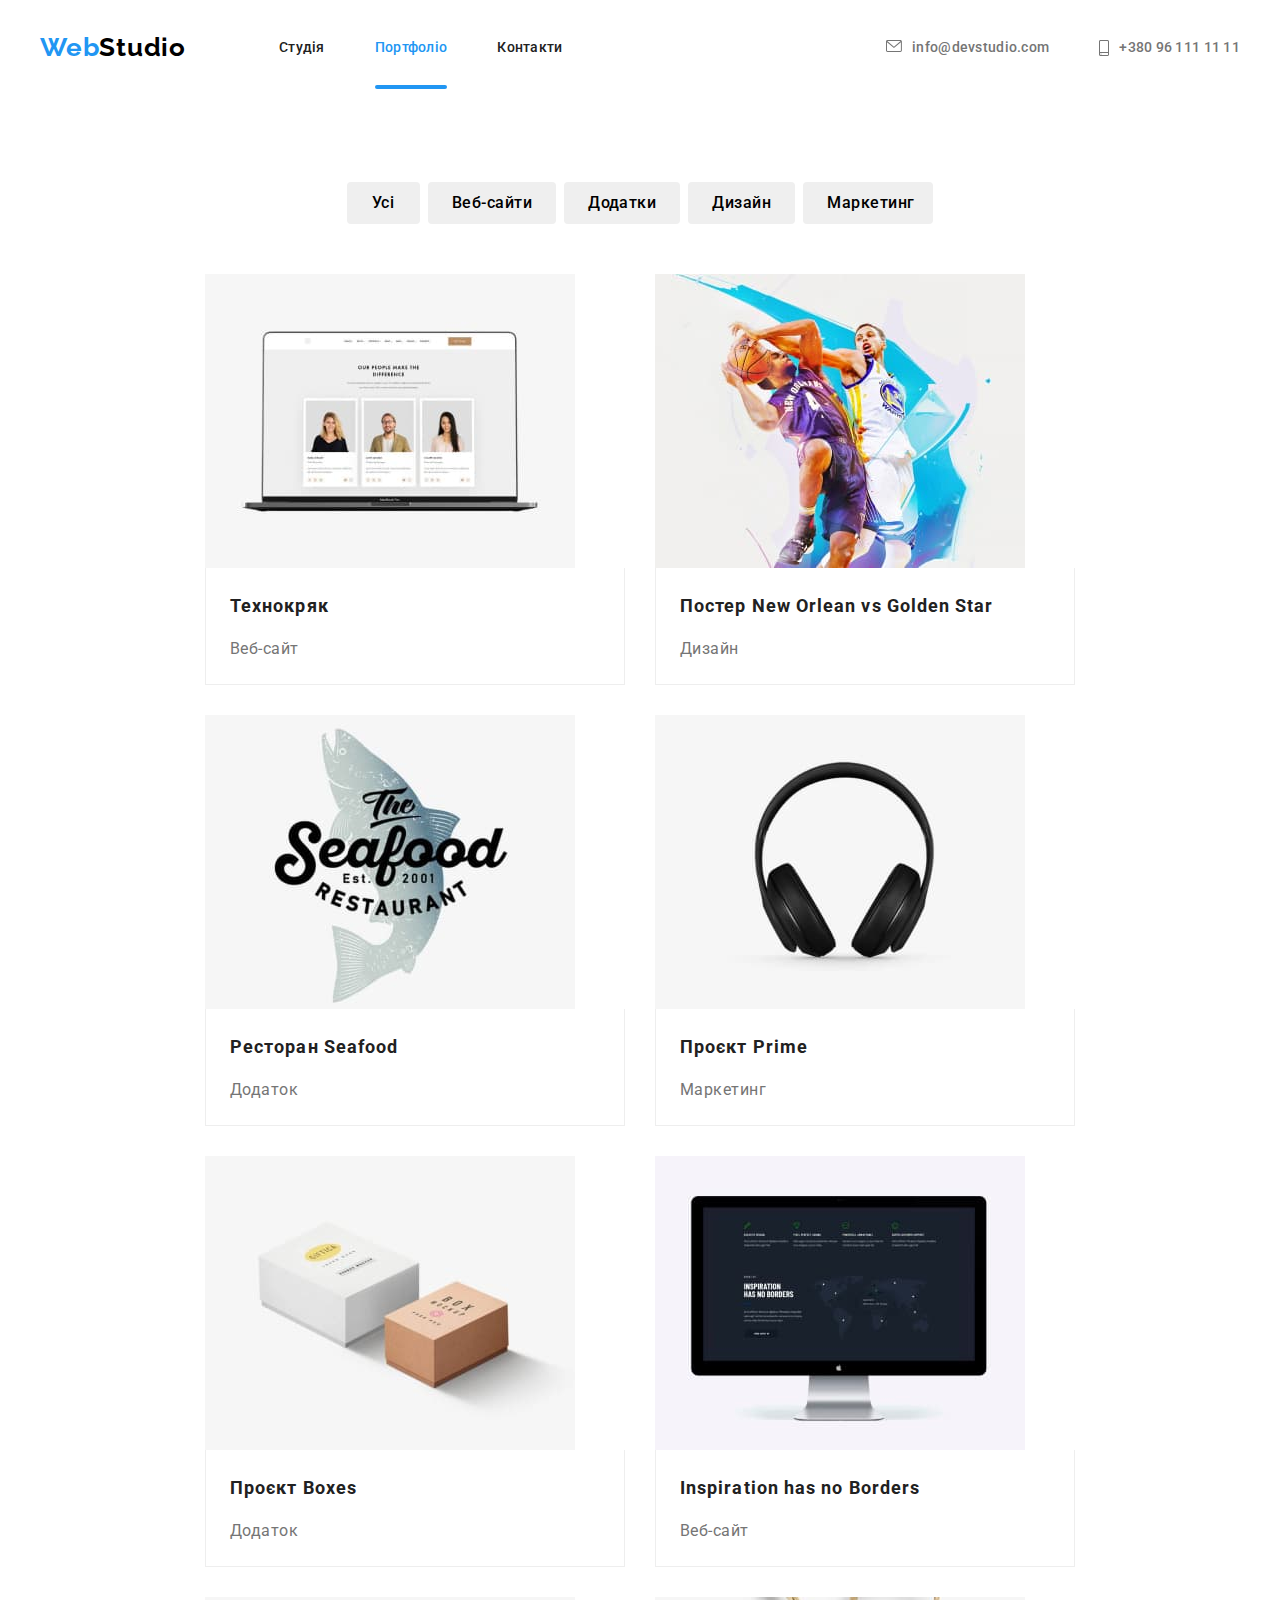
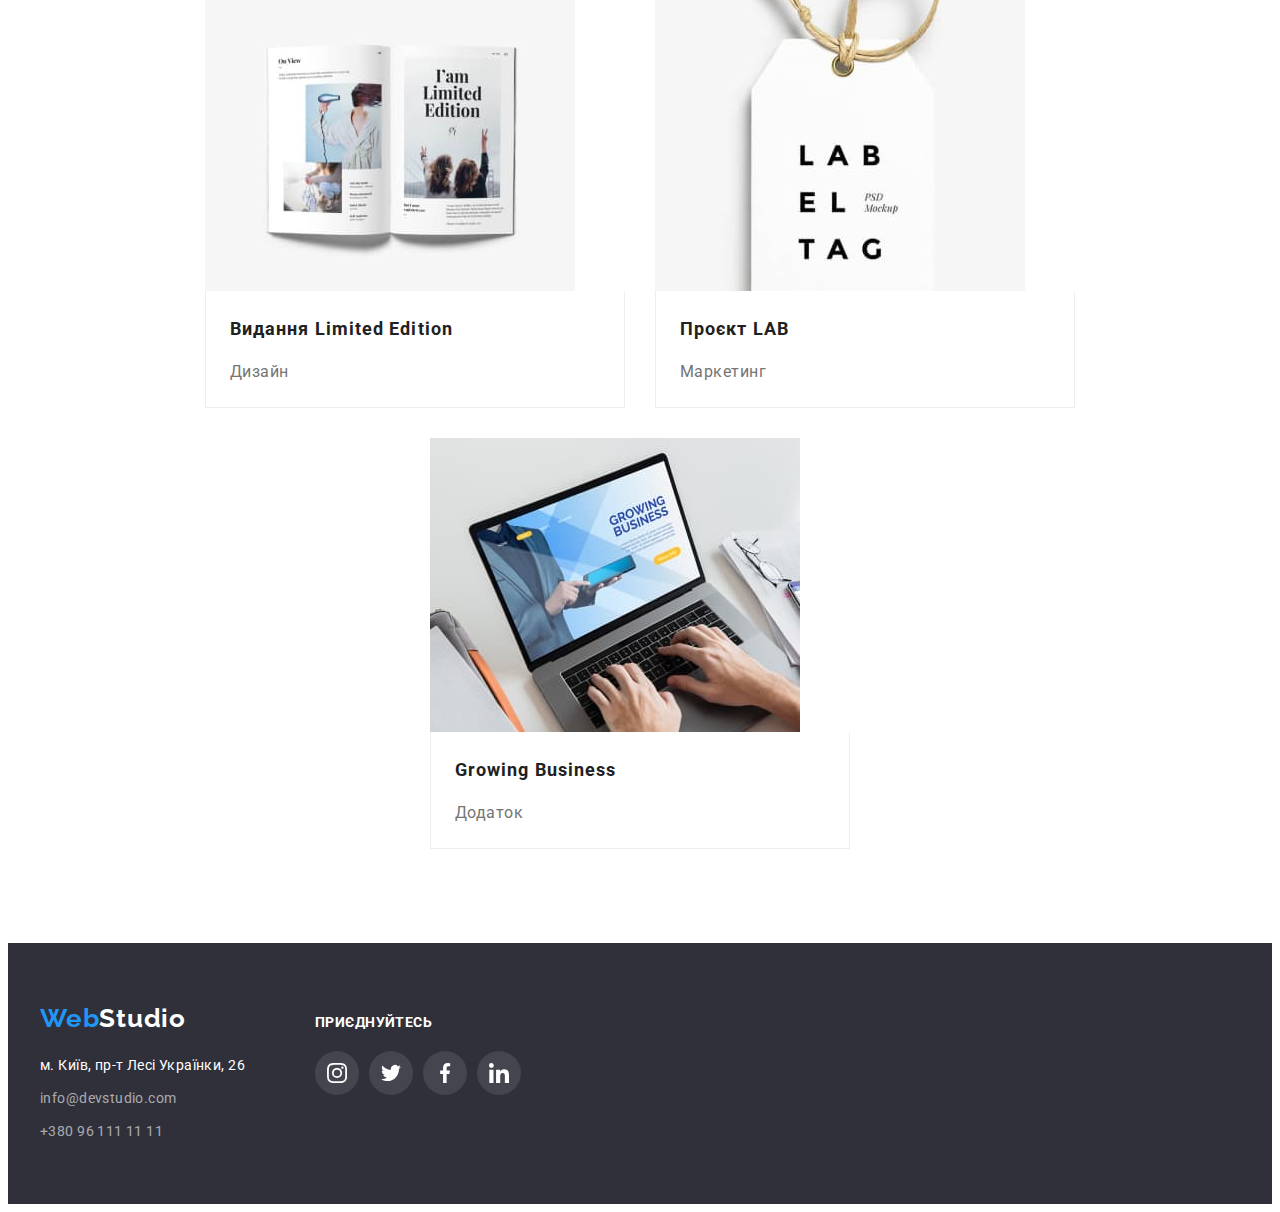
==== commit 4829cb4d: "ДЗ-5 анимация" ====
--- a/portfolio.html
+++ b/portfolio.html
@@ -221,8 +221,8 @@
         <div class="container">
             <div class="footer-one">
                 <a class="logo-footer" href="./index.html"><span class="logo-color">Web</span>Studio</a>
-                <address class="address-footer list">
-                    <ul class="footer-contackt list">
+                <address class="address-footer">
+                    <ul class="footer-contackt">
                         <li class="item">
                             <a class="link-footer primary-footer"
                                 href="https://www.google.com.ua/maps/place/%D0%B1%D1%83%D0%BB.+%D0%9B%D0%B5%D1%81%D0%B8+%D0%A3%D0%BA%D1%80%D0%B0%D0%B8%D0%BD%D0%BA%D0%B8,+26,+%D0%9A%D0%B8%D0%B5%D0%B2,+02000/@50.4266124,30.5344126,14.71z/data=!4m5!3m4!1s0x40d4cf0e033ecbe9:0x57a4dffefec77da0!8m2!3d50.4265807!4d30.5383858?hl=ru"
--- a/ccs/styles.css
+++ b/ccs/styles.css
@@ -10,7 +10,7 @@
     --color-borders: #EEEEEE;
     --color-line: #ECECEC;
     --color-icon: #AFB1B8;
-}
+    }
 html {
     box-sizing: border-box;
 }
@@ -29,7 +29,10 @@
     cursor: pointer;
     border-color: transparent;
     text-align: center;
-    transition: background-color 250ms cubic-bezier(0.4, 0, 0.2, 1);
+    border-radius: 4px;
+    font-size: 16px;
+    transition: background-color 250ms cubic-bezier(0.4, 0, 0.2, 1),
+        color 250ms cubic-bezier(0.4, 0, 0.2, 1);
 }
 p {
     margin: 0;
@@ -37,7 +40,8 @@
 a {
     color: inherit;
     text-decoration: none;
-    transition: background-color 250ms cubic-bezier(0.4, 0, 0.2, 1);
+    transition: background-color 250ms cubic-bezier(0.4, 0, 0.2, 1),
+    color 250ms cubic-bezier(0.4, 0, 0.2, 1);
 }
 address {
    font-style: inherit; 
@@ -51,6 +55,9 @@
     display: block;
     max-width: 100%;
     height: auto;
+}
+:hover, :focus {
+    transform: 250ms cubic-bezier(0.4, 0, 0.2, 1);
 }
 .section {
     margin-left: auto;
@@ -66,10 +73,21 @@
     /*outline: 0.2px solid black;*/
 }
 .page-header {
+/*    position:fixed;
+    width: 100%;
+    top:0;
+    left: 0;
+    z-index: 99999; */   
     margin: 0;
     margin-left: auto;
     margin-right: auto;
-    border-bottom: 1px solid var(--color-line);
+    max-height: 80px;
+    background-color: var(--color-white);
+/*    border-bottom: 1px solid var(--color-line);*/
+ 
+}
+.list {
+    display:flex ;
 }
 .page-poster {
     display: flex;
@@ -119,37 +137,50 @@
     letter-spacing: 0.03em;
     color: var(--color-text);
 }
-.icon {
-   display: inline-block;
-   margin: 0; 
- 
-}
+.icon { margin: 0;}
 .link .icon {
   margin-right: 10px;
 }
 /* Select */
-.main-nav, .nav-site, .select-nav, .select-contackt, .select-team, .select-client {
+.main-nav, .nav-site {
     display: flex;
     align-items: center;
 }
-
-.select-employ{
-    display: flex;
-}
-.select-features, .select-social {
-    display: flex;
+.select-nav,
+.select-contackt,
+.select-features,
+.select-employ,
+.select-team,
+.select-client,
+.select-projeckt,
+.select-social,
+.select-button {
+    align-items: center;
+    justify-content: center;
+}
+.select-features {
     align-items: flex-start;
-    justify-content: center;
-}
+}
+.select-features,
+.select-employ,
+.select-team,
+.select-client,
 .select-projeckt {
-    display: flex;
     flex-wrap: wrap;
     gap: 30px;
 }
+
+.select-team .item,
+.select-features .item {
+    flex-basis: calc((100% - 90px)/4);
+}
+.select-employ .item,.select-projeckt .item {
+    flex-basis: calc((100% - 60px)/3);
+}
+.select-client .item{
+    flex-basis: calc((100% - 150px)/6);
+}
 .select-button {
-    display: flex;
-    justify-content: center;
-    align-items: center;
     margin-bottom: 50px;
 }
 .select-social {
@@ -171,30 +202,17 @@
     margin-right: 50px;
 }
 
-.select-features .item:not(:last-child),
-.select-employ .item:not(:last-child) {
-    margin-right: 30px;
-}
-
-.select-team .item:not(:last-child), .select-client .item:not(:last-child) {
-    margin-right: 30px;
-}
-
 .select-button .item:not(:last-child) {
     margin-right: 8px;
 }
 
-.select-projeckt .item {
-    flex-basis: calc((100% - 60px) / 3);
-}
+
 
 /* Card*/
 .card-features {
-    display: inline-block;
     width: 270px;
 }
 .card-team {
-    display: block;
     background-color: var(--color-white);
     width: 270px;
     font-size: 16px;
@@ -205,7 +223,7 @@
 }
 
 .card-projeckt {
-    display: block;
+    display: block; 
     text-decoration: none;
     font-size: 16px;
     line-height: 1.88;
@@ -278,6 +296,7 @@
 .title-none {
     position: absolute;
     white-space: nowrap;
+    margin: -1px;   
     width: 1px;
     height: 1px;
     overflow: hidden;
@@ -285,7 +304,6 @@
     padding: 0;
     clip: rect(0 0 0 0);
     clip-path: inset(50%);
-    margin: -1px;
 }
 
 .title-text {
@@ -297,7 +315,6 @@
     padding: 20px 24px;
 }
 .card-text {
-    display: block;
     margin: 0;
     margin-bottom: 16px;
 }
@@ -322,7 +339,6 @@
 }
 /* Logo */
 .logo-main {
-    display: inline-block;
     margin-right: 93px;
     text-decoration: none;
     color: var(--color-black);
@@ -385,6 +401,8 @@
     align-items: center;
     justify-content: center;
     fill: var(--color-icon);
+    transition: background-color 250ms cubic-bezier(0.4, 0, 0.2, 1),
+    color 250ms cubic-bezier(0.4, 0, 0.2, 1);
 }
 .footer-social .link-social {
     background-color: rgba(255, 255, 255, 0.1);
@@ -444,11 +462,6 @@
 
 }
 /* Button*/
-.button-main, .button-link {
-    display: inline-block;
-    border-radius: 4px;
-    font-size: 16px;
-}
 .button-main {
     width: 216px;
     padding: 10px;
@@ -482,30 +495,6 @@
 .page-team {
      background-color: var(--color-grey); 
 }
-/*
-.card-features::before {
-    display: block;
-    content: "";
-    height: 120px;
-    margin-bottom: 30px;
-    background-repeat: no-repeat;
-    background-position: center;
-    background-color: #F5F4FA;
-    border-radius: 4px;
-}
-.icon-antenna::before {
-    background-image: url('../images/antenna.svg');
-}
-.icon-clock::before {
-    background-image: url('../images/clock.svg');
-}
-.icon-diagram::before {
-    background-image: url('../images/diagram.svg');
-}
-.icon-astronaut::before {
-    background-image: url('../images/astronaut.svg');
-}
-*/
 
 .icon-features {
     display: flex;
@@ -529,8 +518,9 @@
     letter-spacing: 0.03em;
 }
 .page-footer .container {
-   display: flex;    
-   align-items: flex-start;
+    display: flex;
+    align-items: baseline;
+    gap: 70px;
 }
 .logo-footer {
     display: block;
@@ -555,25 +545,15 @@
     margin: 0;
     text-decoration: none;
     }
-
+/*
 .footer-one {
-    display: inline-block;
-/*    width: 231px;
-    border: 1px solid #AFB1B8; */
+    border: 1px solid #AFB1B8;
 }
 .footer-social {
-    display: inline-block;
-   width: 206px;
-    margin-top: 12px;
-    margin-left: 70px;
- /*   align-items: baseline;
-    gap: 70px;*/
-/*    border: 1px solid #AFB1B8; */
-}
-
-.footer-contackt {
-    display: inline-block;
-}
+   border: 1px solid #AFB1B8; 
+}
+*/
+
 .footer-contackt .item:not(:last-child) {
     margin-bottom: 9px;
 }
@@ -588,5 +568,56 @@
 } 
 .primary-footer {
     color: var(--color-white)
-    
+}
+/* Modal-wind */
+
+.backdrop {
+    position: fixed;
+    top: 0;
+    left: 0;
+    width: 100%;
+    height: 100%;
+    background-color: rgba(0, 0, 0, 0.2);
+
+    opacity: 1;
+    z-index: 99999;   
+    transition: opacity 250ms cubic-bezier(0.4, 0, 0.2, 1);
+
+}
+.backdrop.is-hidden {
+    visibility: hidden;
+    opacity: 0;
+    pointer-events: none;
+}
+.backdrop.is-hidden .modal {
+    transform: translate(-50%, -50%);
+}
+.modal {
+    position: absolute;
+    top: 50%;
+    left: 50%;
+    transform: translate(-50%, -50%);
+    width: 528px;
+    height: 581px;
+    background-color: var(--color-white);
+    box-shadow: 0px 1px 3px rgba(0, 0, 0, 0.12), 0px 1px 1px rgba(0, 0, 0, 0.14), 0px 2px 1px rgba(0, 0, 0, 0.2);
+    border-radius: 4px;
+    transition: transform 250ms cubic-bezier(0.4, 0, 0.2, 1);
+}
+
+.close-button {
+    display: flex;
+    align-items: center;
+    justify-content: center;
+    position: absolute;
+    top: 8px;
+    right: 8px;
+
+    width: 30px;
+    height: 30px;
+    border-radius: 50%;
+    background-color: var(--color-white);
+
+    border: 1px solid rgba(0, 0, 0, 0.1);
+    cursor: pointer;
 }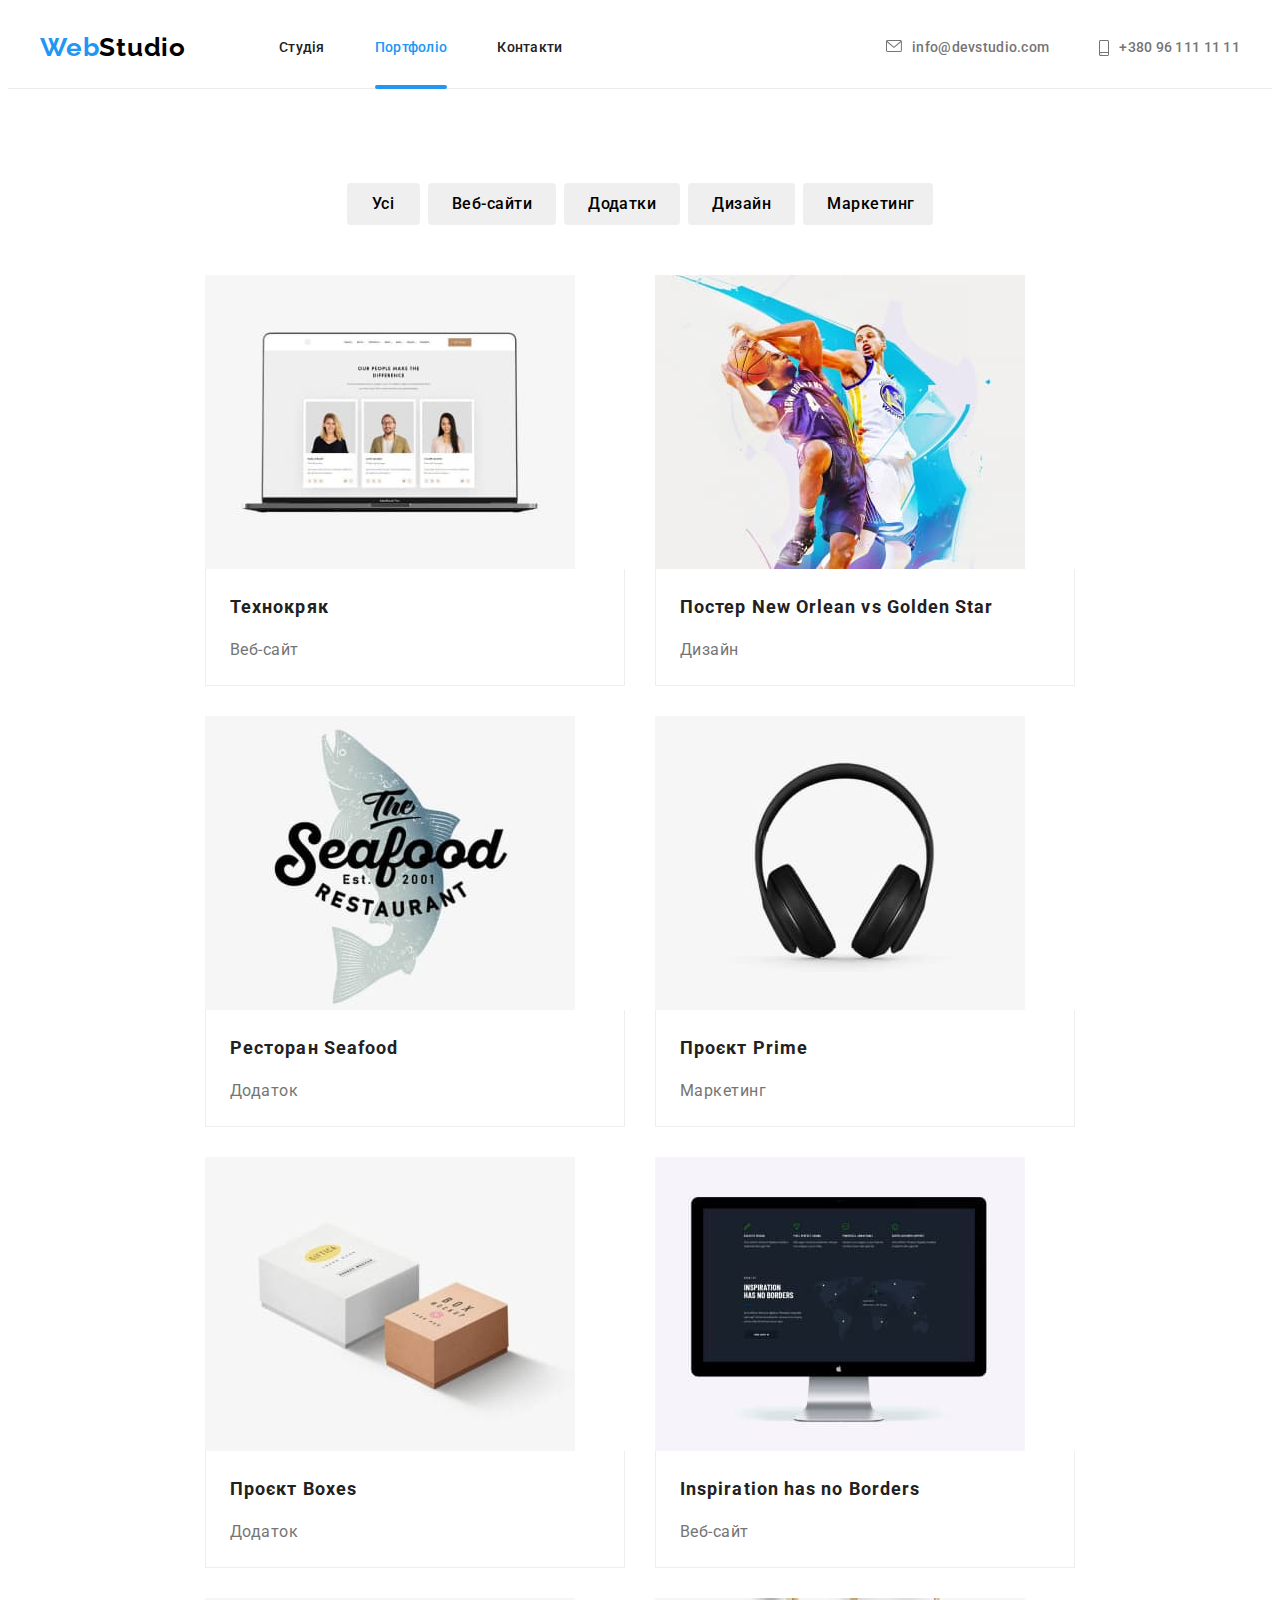
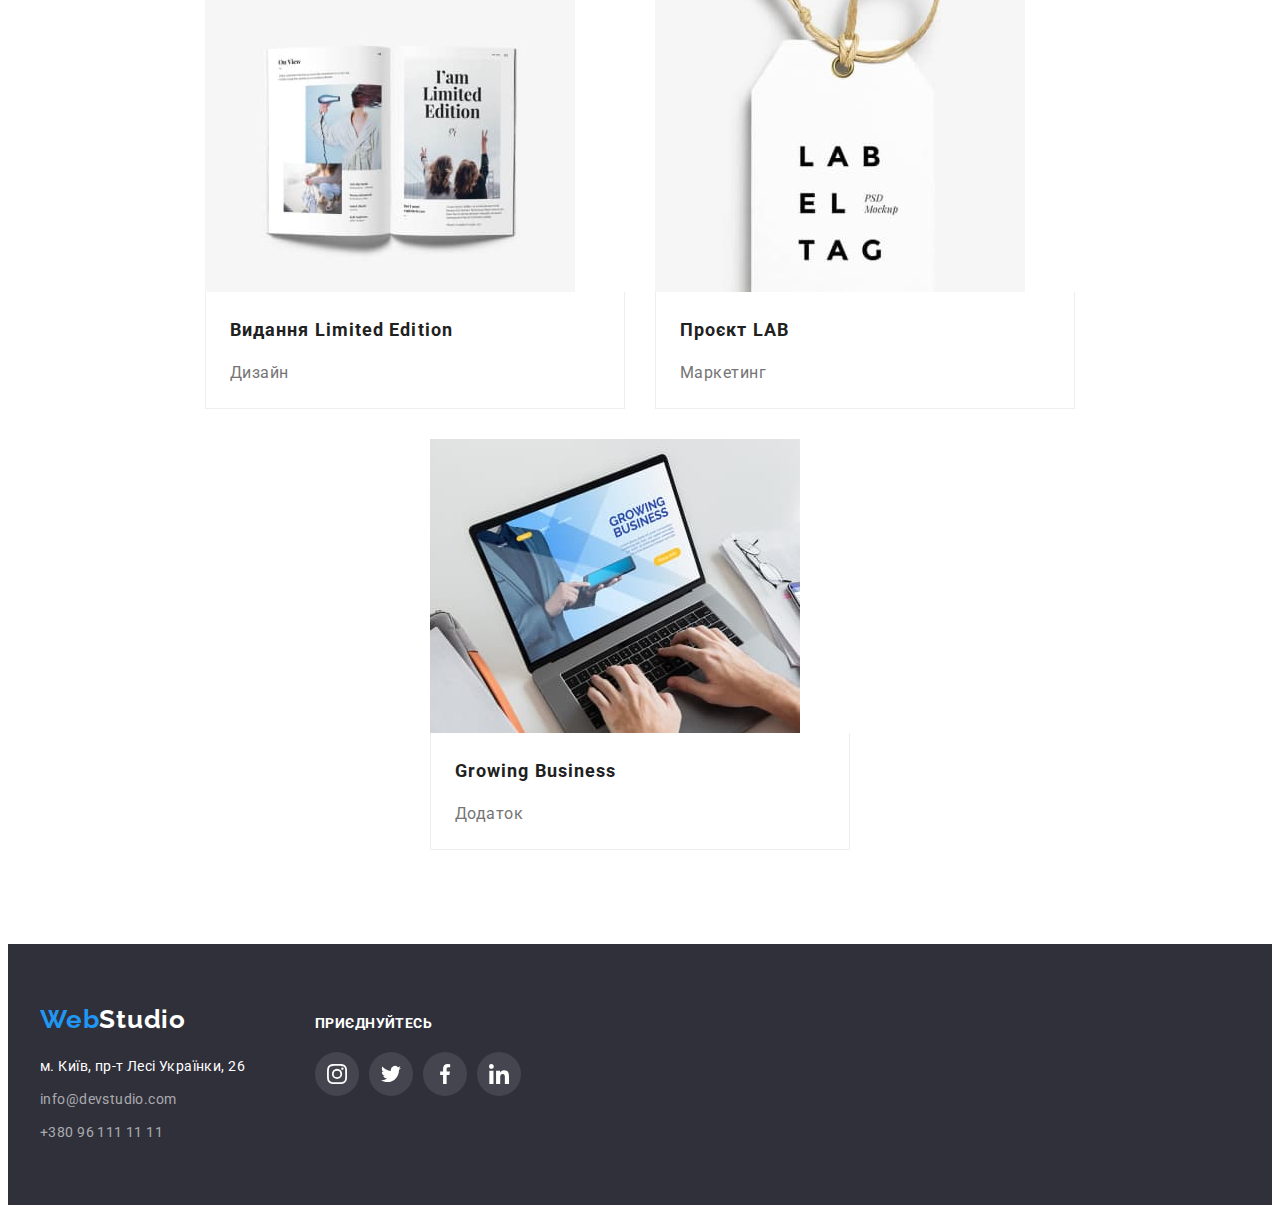
==== commit 3de58617: "ДЗ-5 анимация" ====
--- a/portfolio.html
+++ b/portfolio.html
@@ -73,7 +73,7 @@
                 <li class="item">
                     <a class="card-projeckt" href="#">
                         <div class="thumb-project">
-                          <img class="card-image" src="./images/project1.jpg" alt="Фото" width="370"/>
+                          <img class="card-image" src="./images/project1.jpg" alt="Фото1" width="370"/>
                           <div class="text-project">
                             <p>Ресурс пропонує комплексні пропозиції з різним рівнем функціоналу та сервісів. Все це дозволить відвідувачу отримати
                             вичерпні відомості про компанію чи приватну особу.</p>
@@ -88,7 +88,7 @@
                 <li class="item">
                     <a class="card-projeckt" href="#">
                         <div class="thumb-project">
-                            <img class="card-image" src="./images/project2.jpg" alt="Фото" width="370"/>
+                            <img class="card-image" src="./images/project2.jpg" alt="Фото2" width="370"/>
                             <div class="text-project">
                                 <p>Ресурс пропонує комплексні пропозиції з різним рівнем функціоналу та сервісів. Все це дозволить відвідувачу отримати
                                 вичерпні відомості про компанію чи приватну особу.</p>
@@ -103,7 +103,7 @@
                 <li class="item">
                     <a class="card-projeckt" href="#">
                         <div class="thumb-project">
-                            <img class="card-image" src="./images/project3.jpg" alt="Фото" width="370"/>
+                            <img class="card-image" src="./images/project3.jpg" alt="Фото3" width="370"/>
                             <div class="text-project">
                                 <p>Ресурс пропонує комплексні пропозиції з різним рівнем функціоналу та сервісів. Все це дозволить відвідувачу отримати
                                 вичерпні відомості про компанію чи приватну особу.</p>
@@ -118,7 +118,7 @@
                 <li class="item">
                     <a class="card-projeckt" href="#">
                         <div class="thumb-project">
-                            <img class="card-image" src="./images/project4.jpg" alt="Фото" width="370"/>
+                            <img class="card-image" src="./images/project4.jpg" alt="Фото4" width="370"/>
                             <div class="text-project">
                                 <p>Ресурс пропонує комплексні пропозиції з різним рівнем функціоналу та сервісів. Все це дозволить відвідувачу
                                     отримати
@@ -134,7 +134,7 @@
                 <li class="item">
                     <a class="card-projeckt" href="#">
                         <div class="thumb-project">
-                            <img class="card-image" src="./images/project5.jpg" alt="Фото" width="370"/>
+                            <img class="card-image" src="./images/project5.jpg" alt="Фото5" width="370"/>
                             <div class="text-project">
                                 <p>Ресурс пропонує комплексні пропозиції з різним рівнем функціоналу та сервісів. Все це дозволить відвідувачу
                                     отримати
@@ -150,7 +150,7 @@
                 <li class="item">
                     <a class="card-projeckt" href="#">
                         <div class="thumb-project">
-                            <img class="card-image" src="./images/project6.jpg" alt="Фото" width="370"/>
+                            <img class="card-image" src="./images/project6.jpg" alt="Фото6" width="370"/>
                             <div class="text-project">
                                 <p>Ресурс пропонує комплексні пропозиції з різним рівнем функціоналу та сервісів. Все це дозволить відвідувачу
                                     отримати
@@ -166,7 +166,7 @@
                 <li class="item"> 
                     <a class="card-projeckt" href="#">
                         <div class="thumb-project">
-                            <img class="card-image" src="./images/project7.jpg" alt="Фото" width="370"/>
+                            <img class="card-image" src="./images/project7.jpg" alt="Фото7" width="370"/>
                             <div class="text-project">
                                 <p>Ресурс пропонує комплексні пропозиції з різним рівнем функціоналу та сервісів. Все це дозволить відвідувачу
                                     отримати
@@ -182,7 +182,7 @@
                 <li class="item">
                     <a class="card-projeckt" href="#">
                         <div class="thumb-project">
-                            <img class="card-image" src="./images/project8.jpg" alt="Фото" width="370"/>
+                            <img class="card-image" src="./images/project8.jpg" alt="Фото8" width="370"/>
                             <div class="text-project">
                                 <p>Ресурс пропонує комплексні пропозиції з різним рівнем функціоналу та сервісів. Все це дозволить відвідувачу
                                     отримати
@@ -198,7 +198,7 @@
                 <li class="item">
                     <a class="card-projeckt" href="#">
                         <div class="thumb-project">
-                            <img class="card-image" src="./images/project9.jpg" alt="Фото" width="370"/>
+                            <img class="card-image" src="./images/project9.jpg" alt="Фото9" width="370"/>
                             <div class="text-project">
                                 <p>Ресурс пропонує комплексні пропозиції з різним рівнем функціоналу та сервісів. Все це дозволить відвідувачу
                                     отримати
--- a/ccs/styles.css
+++ b/ccs/styles.css
@@ -56,9 +56,9 @@
     max-width: 100%;
     height: auto;
 }
-:hover, :focus {
-    transform: 250ms cubic-bezier(0.4, 0, 0.2, 1);
-}
+/*:hover, :focus {
+    transition: 250ms cubic-bezier(0.4, 0, 0.2, 1);
+}*/
 .section {
     margin-left: auto;
     margin-right: auto;
@@ -83,7 +83,7 @@
     margin-right: auto;
     max-height: 80px;
     background-color: var(--color-white);
-/*    border-bottom: 1px solid var(--color-line);*/
+    border-bottom: 1px solid var(--color-line);
  
 }
 .list {
@@ -232,6 +232,7 @@
 .card-projeckt:focus {
     box-shadow: 0px 4px 4px 0px rgba(0, 0, 0, 0.25);
     outline: transparent;
+    transition: box-shadow 250ms cubic-bezier(0.4, 0, 0.2, 1); 
 }
 .card-image {
     margin-bottom: 30px;
@@ -375,7 +376,8 @@
 }
 .link:hover, .link:focus {
     color: var(--color-accent);
-        outline: transparent;
+    outline: transparent;
+    transition: 250ms cubic-bezier(0.4, 0, 0.2, 1); 
  
 }
 .link-client {
@@ -390,8 +392,10 @@
 }
 .link-client:hover, .link-client:focus {
     border: 1px solid var(--color-accent);
-   fill:var(--color-accent);   
+    fill:var(--color-accent);   
     outline: transparent;
+    transition: backgraund-color 250ms cubic-bezier(0.4, 0, 0.2, 1),
+                color 250ms cubic-bezier(0.4, 0, 0.2, 1); 
 }
 .link-social {
     display: flex;
@@ -402,7 +406,7 @@
     justify-content: center;
     fill: var(--color-icon);
     transition: background-color 250ms cubic-bezier(0.4, 0, 0.2, 1),
-    color 250ms cubic-bezier(0.4, 0, 0.2, 1);
+                color 250ms cubic-bezier(0.4, 0, 0.2, 1);
 }
 .footer-social .link-social {
     background-color: rgba(255, 255, 255, 0.1);
@@ -412,7 +416,10 @@
 .link-social:focus {
     background-color: var(--color-accent);
     fill: var(--color-white);
-        outline: transparent;
+    outline: transparent;
+    transition: backgraund-color 250ms cubic-bezier(0.4, 0, 0.2, 1),
+                color 250ms cubic-bezier(0.4, 0, 0.2, 1); 
+; 
 }
 
 /* Primary, Secondary, Current*/
@@ -458,7 +465,7 @@
 .item .card-projeckt:hover .text-project,
 .item .card-projeckt:focus .text-project {
     transform: translateY(0);
-    transform: 250ms cubic-bezier(0.4, 0, 0.2, 1);
+    transition: 250ms cubic-bezier(0.4, 0, 0.2, 1);
 
 }
 /* Button*/
@@ -483,6 +490,8 @@
     background-color: var(--color-accent);
     color: var(--color-white);
     outline: transparent;
+    transition: backgraund-color 250ms cubic-bezier(0.4, 0, 0.2, 1),
+                color 250ms cubic-bezier(0.4, 0, 0.2, 1);
 }
 .button-link:hover,
 .button-link:focus {
@@ -560,11 +569,10 @@
 .select-social .item:not(:last-child) {
     margin-right: 10px;
 }
-.link-footer:hover, .link-footer:focus 
-{
+.link-footer:hover, .link-footer:focus {
     color: var(--color-white);
     text-decoration: none;
-        outline: transparent;
+    outline: transparent;
 } 
 .primary-footer {
     color: var(--color-white)
@@ -620,4 +628,4 @@
 
     border: 1px solid rgba(0, 0, 0, 0.1);
     cursor: pointer;
-}+}
